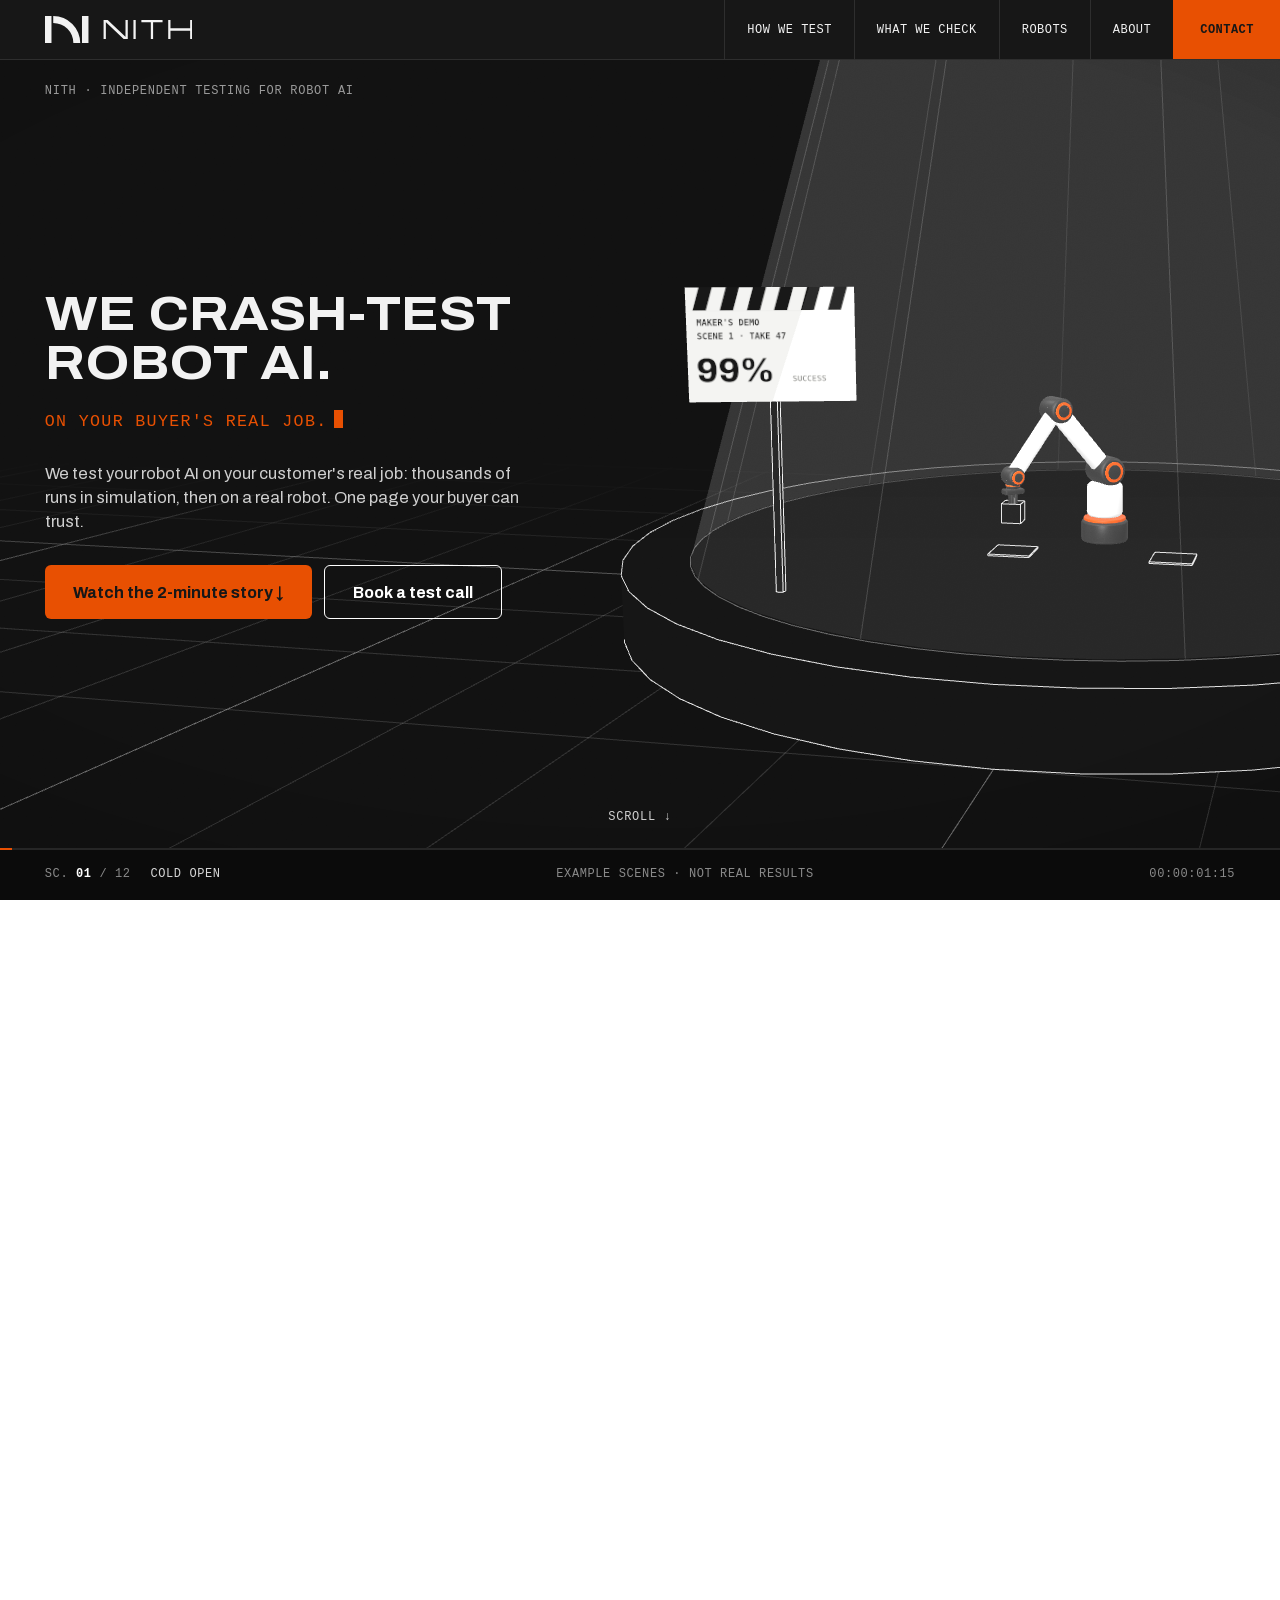
==== docs/index.html @ 602f89f8 "About 04: say every robot AI gets the same test Co-Authored-By: Claude Opus 5.5 <noreply@anthropic.c" ====
<!doctype html>
<html lang="en-GB">
<head>
  <meta charset="utf-8">
  <meta name="viewport" content="width=device-width, initial-scale=1">
  <title>NITH · Independent testing for robot AI</title>
  <meta name="description" content="NITH is an independent test lab for robot AI. We measure how often a robot succeeds at a real job, how often a person has to step in, and why it fails.">
  <meta name="theme-color" content="#171717">
  <link rel="icon" href="favicon.svg" type="image/svg+xml">
  <link rel="apple-touch-icon" href="apple-touch-icon.png">
  <link rel="preload" href="fonts/archivo-latin.woff2" as="font" type="font/woff2" crossorigin>
  <link rel="stylesheet" href="styles.css?v=19">
  <script type="importmap">{ "imports": { "three": "./vendor/three/three.module.js" } }</script>
  <link rel="modulepreload" href="vendor/three/three.core.js">
  <link rel="modulepreload" href="vendor/three/three.module.js">
  <link rel="modulepreload" href="js/story.js?v=36">
</head>
<body>
  <a class="skip" href="#how">Skip the story</a>

  <header class="nav is-dark" id="nav">
    <a class="nav-logo" href="#top" aria-label="NITH, back to the top">
      <!-- the horizontal logo: the arc N mark and the name at 70% of its height (brand/logo/NITH-logo-black.svg) -->
      <svg viewBox="0 0 546 100" aria-hidden="true"><rect width="24" height="100"/><rect x="137" width="24" height="100"/><path d="M30.5 0A100 100 0 0 1 130.5 100H105A74.5 74.5 0 0 0 30.5 25.5Z"/><path d="M217 15L225.4 15L225.4 85L217 85ZM298.2 15L306.6 15L306.6 85L298.2 85ZM217 15L232.282 15L306.6 85L291.318 85ZM327.6 15L336 15L336 85L327.6 85ZM357 15L435.4 15L435.4 23.4L357 23.4ZM392 15L400.4 15L400.4 85L392 85ZM456.4 15L464.8 15L464.8 85L456.4 85ZM537.6 15L546 15L546 85L537.6 85ZM456.4 45.8L546 45.8L546 54.2L456.4 54.2Z"/></svg>
    </a>
    <nav class="nav-links" aria-label="Main">
      <a href="#how">How we test</a>
      <a href="#criteria">What we check</a>
      <a href="#robots">Robots</a>
      <a href="#about">About</a>
      <a class="nav-cta" href="#contact">Contact</a>
    </nav>
  </header>

  <main id="top">
    <section class="story" id="story" aria-label="How NITH tests robot AI, in twelve shots">
      <div class="stage" id="stage">
        <div class="frame" id="frame">
          <canvas id="world" aria-hidden="true"></canvas>
          <div class="vignette" aria-hidden="true"></div>
          <div class="grain" aria-hidden="true"></div>
          <div class="flash" id="flash" aria-hidden="true"></div>

          <div class="marks" aria-hidden="true">
            <div class="mk3d" data-m="packing"><i>01</i><span>The shiny packet slipped</span></div>
            <div class="mk3d" data-m="humanoid"><i>02</i><span id="mk-stuck">Stuck · 00:00</span></div>
            <div class="mk3d" data-m="hand" data-side="left"><i>03</i><span>Asked for the screwdriver · picked the pliers</span></div>
            <div class="mk3d" data-m="rover"><i>04</i><span>Didn't see the glass door</span></div>
          </div>

          <div class="cold" id="cold">
            <p class="cold-1">We crash-test robot AI.</p>
            <p class="cold-2"><span id="type">On your buyer's real job.</span><i class="caret" aria-hidden="true"></i></p>
            <p class="cold-3">We test your robot AI on your customer's real job: thousands of runs in simulation, then on a real robot. One page your buyer can trust.</p>
            <div class="cold-cta"><a class="btn btn-orange" href="#play" data-play>Watch the 2-minute story ↓</a><a class="btn btn-outline" href="#contact">Book a test call</a></div>
          </div>
          <div class="kicker" id="kicker"><h1>NITH · Independent testing for robot AI</h1></div>

          <div class="tele" id="tele" aria-hidden="true">
            <span>Run <b id="t-run">0001</b></span>
            <span>Failures <b id="t-fail">00</b></span>
          </div>

          <div class="panel findings" id="findings">
            <div class="claim" id="claim">
              <div><span class="pill">Maker's claim</span><span class="mono dim">Their own demo set</span></div>
              <div class="big">99%</div>
              <p>Success in the maker's own demo set.</p>
              <span class="mono dim">No failure reasons · no method</span>
            </div>
            <div class="measured" id="measured">
              <div><span class="pill pill-orange">Measured by NITH</span><span class="mono dim">Your job · 1,000 runs</span></div>
              <div class="big" id="measured-n">94 / 100</div>
              <dl class="rows">
                <div><dt>Likely range</dt><dd>92–95 out of 100</dd></div>
                <div><dt>A person steps in</dt><dd class="o">4 times an hour</dd></div>
                <div><dt>Time per item</dt><dd>9 s · a person: 6 s</dd></div>
                <div><dt>In bright light</dt><dd class="o">71 out of 100</dd></div>
                <div><dt>Fails most on</dt><dd>Shiny packets</dd></div>
              </dl>
              <span class="mono dim">Example · not real results</span>
            </div>
          </div>

          <div class="panel score" id="score">
            <div class="sheet" id="sheet">
              <div class="sheet-head"><span>NITH · SCORECARD · <b id="ver">v1.0</b></span><span>EXAMPLE</span></div>
              <div class="sheet-title">Grocery-packing robot · 1,000 runs</div>
              <div class="sheet-big"><span id="score-n">94</span> / 100<small>packs right</small></div>
              <dl class="rows rows-light">
                <div><dt>Likely range</dt><dd id="r-range">92–95 out of 100</dd></div>
                <div><dt>A person steps in</dt><dd class="o" id="r-step">4 times an hour</dd></div>
                <div><dt>Time per item</dt><dd id="r-speed">9 s · a person: 6 s</dd></div>
                <div><dt>In bright light</dt><dd class="o" id="r-change">71 out of 100</dd></div>
                <div><dt>Fails most on</dt><dd>Shiny packets</dd></div>
                <div><dt>Near misses with people</dt><dd>0</dd></div>
              </dl>
              <div class="sheet-foot"><span class="badge" id="stamp">Retested</span><span class="mono dim">Method published</span></div>
            </div>
          </div>

          <div class="captions">
            <div class="cap" data-s="1"><span class="cap-k">01 · The maker's demo</span><p class="h">Every robot looks perfect in its demo.</p><p class="sub">Makers film their best take. This one took 47 tries.</p></div>
            <div class="cap cap-center" data-s="2"><p class="h">Lights on.</p></div>
            <div class="cap" data-s="2"><span class="cap-k">02 · The test lab</span><p class="h">Now the real test.</p><p class="sub">NITH is an independent test lab for robot AI, the software that decides how a robot moves. We test it on real jobs, not demos.</p></div>
            <div class="cap cap-bay" data-s="3"><span class="cap-k">Bay 01 · Robot arm · Grocery packing</span>
              <dl class="beats">
                <div><dt>The job</dt><dd>A robot arm packs groceries into a crate.</dd></div>
                <div><dt>What went wrong</dt><dd>A shiny wrapper fooled its camera. The packet slipped out of its grip.</dd></div>
                <div><dt>What we measure</dt><dd>How often it gets each item right, and which items it fails on most.</dd></div>
              </dl>
              <p class="h">On a real job, it slips.</p></div>
            <div class="cap cap-bay" data-s="4"><span class="cap-k">Bay 02 · Humanoid robot · Carrying parts</span>
              <dl class="beats">
                <div><dt>The job</dt><dd>A human-shaped robot carries boxes of parts across a factory.</dd></div>
                <div><dt>What went wrong</dt><dd>A box was out of place. It froze, unsure what to do next.</dd></div>
                <div><dt>What we measure</dt><dd>How often a person has to walk over and help. Here, 4 times an hour.</dd></div>
              </dl>
              <p class="h">Someone has to step in.</p></div>
            <div class="cap cap-bay" data-s="5"><span class="cap-k">Bay 03 · Robot hand · Picking a tool</span>
              <dl class="beats">
                <div><dt>The job</dt><dd>A robot hand is told, in plain words: "Pick up the screwdriver."</dd></div>
                <div><dt>What went wrong</dt><dd>It picked up the pliers. Robot AI often follows what it sees, not what it's told.</dd></div>
                <div><dt>What we measure</dt><dd>How often it does what it was asked, even when the scene changes.</dd></div>
              </dl>
              <p class="h">It didn't listen.</p></div>
            <div class="cap cap-bay" data-s="6"><span class="cap-k">Bay 04 · Delivery robot · Hospital corridor</span>
              <dl class="beats">
                <div><dt>The job</dt><dd>A delivery robot carries medicine down a hospital corridor.</dd></div>
                <div><dt>What went wrong</dt><dd>It didn't see a closed glass door, and drove straight into it.</dd></div>
                <div><dt>What we measure</dt><dd>Every bump, and every close call with people.</dd></div>
              </dl>
              <p class="h">It didn't see the glass.</p></div>
            <div class="cap" data-s="7"><span class="cap-k">Simulation</span><p class="h">The same job, thousands of times.</p><p class="sub">In a computer copy of the job, we change the light, the positions and the items. Then we repeat the key tests on a real robot.</p></div>
            <div class="cap" data-s="8"><span class="cap-k">The evidence</span><p class="h">Every failure has a clip.</p><p class="sub">Each mistake is recorded, so the maker can see exactly what went wrong.</p></div>
            <div class="cap cap-side" data-s="9"><span class="cap-k">The score</span><p class="h">Their claim, next to what we measured.</p><p class="sub">One page a buyer can trust.</p></div>
            <div class="cap cap-side" data-s="10"><span class="cap-k">Retest</span><p class="h">Fix it. Then retest.</p><p class="sub">When the maker updates its robot AI, we test again, so the maker and its buyers can see what changed.</p></div>
            <div class="cap cap-final" data-s="11">
              <p class="h">Got a sale waiting on proof?</p>
              <a class="btn btn-orange" href="#contact">Book a test call</a>
            </div>
          </div>
          <span class="cue" id="scroll-cue" aria-hidden="true">Scroll ↓</span>
        </div>

        <div class="filmbar" aria-hidden="true">
          <i class="bar"><span id="bar"></span></i>
          <span>SC. <b id="sc-n">01</b> / 12 <em id="sc-name">Cold open</em></span>
          <span class="hud-ex">Example scenes · not real results</span>
          <span id="tc">00:00:00:00</span>
        </div>
        <span class="slowmo-tag" aria-hidden="true"><i></i>Slow motion · 0.15×</span>
      </div>
    </section>

    <section class="sec" id="how">
      <div class="sec-top">
        <div><span class="label">[01] How we test</span><h2>From your job to a scorecard.</h2></div>
        <p class="lead">We test the robot AI on your real job: first thousands of times in simulation, then on a real robot. You get one page your buyers can trust, and the method behind it.</p>
      </div>
      <ol class="steps">
        <li><b>Define the job</b><span>You tell us the task, the items and what counts as success.</span><i>01</i></li>
        <li><b>Simulate</b><span>Thousands of runs, changing the light, the positions and the packaging.</span><i>02</i></li>
        <li><b>Test on a real robot</b><span>A smaller set of real trials on your robot, or a matching one.</span><i>03</i></li>
        <li><b>Scorecard</b><span>How often it succeeds, how fast, how often a person steps in, and why it fails.</span><i>04</i></li>
        <li class="last"><b>Fix it, then retest</b><span>Every update gets a fresh score, so your buyers can see what changed.</span><i>05</i></li>
      </ol>
    </section>

    <section class="sec" id="criteria">
      <div class="sec-top">
        <div><span class="label">[02] What we check</span><h2>Six things we measure on every robot.</h2></div>
        <p class="lead">Every test ends with the same six numbers, so a buyer can compare any robot AI fairly. Each one comes with the videos and the method behind it.</p>
      </div>
      <ol class="crit">
        <li><i>01</i><span class="crit-q">Does it do the job?</span><b>Success rate</b><p>Out of every 100 tries, how many it gets right. We give an honest range, because 1,000 tries tell you more than 10.</p><em>Example: 94 out of 100, likely 92–95</em></li>
        <li><i>02</i><span class="crit-q">Why does it fail?</span><b>Failure types</b><p>Every failure is sorted: it dropped something, picked the wrong thing, bumped into something or froze. Each one comes with a video clip.</p><em>Example: fails most on shiny packets</em></li>
        <li><i>03</i><span class="crit-q">How often does a person have to help?</span><b>Step-ins per hour</b><p>Every time someone walks over to help, or takes control from a distance, we count it.</p><em>Example: 4 times an hour</em></li>
        <li><i>04</i><span class="crit-q">Is it fast enough?</span><b>Speed</b><p>The time each task takes, next to a person doing the same job.</p><em>Example: 9 seconds per item; a person takes 6</em></li>
        <li><i>05</i><span class="crit-q">Does it cope with change?</span><b>Robustness</b><p>We change the light, the positions, the items and the wording of the instruction, and measure how much the score drops.</p><em>Example: in bright light, 94 drops to 71</em></li>
        <li><i>06</i><span class="crit-q">Is it safe around people?</span><b>Near misses and bumps</b><p>How close it comes to people, and everything it bumps into. We report what happened. We don't certify.</p><em>Example: 0 near misses, 2 bumps</em></li>
      </ol>
      <div class="also"><span class="label">Also on request</span><span>Items damaged</span><span>Remote take-overs</span><span>Hours per battery charge</span><span>Results after every update</span></div>
      <div class="honest">
        <span class="label">How we keep the numbers honest</span>
        <ul>
          <li>Thousands of runs in simulation, then trials on a real robot</li>
          <li>The same test for every robot AI</li>
          <li>An honest range, never one flattering number</li>
          <li>We publish the full method, so anyone can check it</li>
          <li>The maker can't edit the result</li>
        </ul>
      </div>
    </section>

    <section class="sec" id="robots">
      <div class="sec-top">
        <div><span class="label">[03] Any robot. Any robot AI.</span><h2>We test the AI, whatever the body.</h2></div>
        <p class="lead">We start with robot arms doing manual tasks: picking, packing and handling. That's what today's robot AIs are built for. Open robot AIs and rented ones are tested the same way.</p>
      </div>
      <div class="cards">
        <div class="card">
          <span class="tag first">First</span>
          <div class="bot3d" data-robot="arm"><img src="models/cards/arm.webp" alt="" width="574" height="478" loading="lazy"></div>
          <h3>Robot arms</h3><p>Picking, packing and sorting at a workstation.</p>
        </div>
        <div class="card">
          <span class="tag">Next</span>
          <div class="bot3d" data-robot="humanoid"><img src="models/cards/humanoid.webp" alt="" width="574" height="478" loading="lazy"></div>
          <h3>Humanoids</h3><p>Manual tasks in warehouses and shops.</p>
        </div>
        <div class="card">
          <span class="tag">Next</span>
          <div class="bot3d" data-robot="hand"><img src="models/cards/hand.webp" alt="" width="574" height="478" loading="lazy"></div>
          <h3>Robot hands</h3><p>Fine grasping of soft, shiny and fragile items.</p>
        </div>
        <div class="card">
          <span class="tag">Later</span>
          <div class="bot3d" data-robot="mobile"><img src="models/cards/mobile.webp" alt="" width="574" height="478" loading="lazy"></div>
          <h3>Mobile robots</h3><p>Robots that drive to the job, then pick.</p>
        </div>
      </div>
    </section>

    <section class="sec" id="rules">
      <div class="sec-top">
        <div><span class="label">[04] Our rules</span><h2>Independence is the product.</h2></div>
        <p class="lead">A test is only worth something if nobody can lean on the result. These rules don't bend for anyone, including paying customers.</p>
      </div>
      <div class="rules">
        <div><i>01</i><b>Scores never flatter.</b><span>We report what happened, even when the customer won't like it. Our fee is fixed and never depends on the score.</span></div>
        <div><i>02</i><b>We don't make robot AI.</b><span>We don't build it, sell it or favour any of it. A referee doesn't play in the match.</span></div>
        <div><i>03</i><b>Your data stays yours.</b><span>Your videos and logs stay private. We publish only the results you agree to.</span></div>
        <div><i>04</i><b>We publish the method.</b><span>Anyone can rerun our tests and check our numbers.</span></div>
      </div>
    </section>

    <section class="sec" id="about">
      <div class="about-band">
        <figure class="portrait"><img src="img/founder.webp" srcset="img/founder-640.webp 640w, img/founder.webp 1000w" sizes="(max-width: 900px) 92vw, 40vw" width="1000" height="1250" alt="Deepak Ananthapadman, founder of NITH" loading="lazy" decoding="async"></figure>
        <div class="band-text">
          <span class="label">[05] About</span>
          <p class="statement">We measure robot AI on the real job, and say plainly what we find.</p>
          <p>Robot makers now build on AI they rent or download, and their buyers are asked to trust a demo. NITH is an independent test lab in London. We test that AI on the buyer's real job, thousands of times in simulation and then on a real robot, and report what happened.</p>
          <span class="mono band-co">Founded by Deepak Ananthapadman · NITH AI LTD · Registered in England and Wales</span>
        </div>
      </div>
      <div class="trust">
        <span class="label">Why you can trust the results</span>
        <h3>Able to do the work, with nothing to gain from a flattering score.</h3>
        <div class="trust-grid">
          <div><i>01</i><b>We know what a real job demands.</b><span>Our founder has designed, engineered and delivered robot automation for manufacturers: assembly and packaging lines, a battery-pack line that combines three kinds of robot, and a cell that handles 50 kg bags every two minutes.</span></div>
          <div><i>02</i><b>We've built robot AI, and measured it.</b><span>For an MSc at Queen Mary University of London, our founder built a vision system that guides a robot's pick, measured at 49.2 ms per frame and within ±2 mm. Every robot AI we test is measured the same careful way.</span></div>
          <div><i>03</i><b>We test with the tools makers use.</b><span>NVIDIA Isaac Sim, ROS 2 and PyTorch for simulation and AI; ABB, Kawasaki, KUKA and FANUC robot controllers. We build every test with the same tools the makers use.</span></div>
          <div><i>04</i><b>No stake in any robot.</b><span>We don't build, sell or favour any robot or robot AI, and we test every one the same way.</span></div>
        </div>
      </div>
    </section>

    <section class="cta" id="contact">
      <span class="label">[06] Work with us</span>
      <h2>Got a sale waiting on proof?</h2>
      <p>We're looking for our first test partners: robot-AI makers who want independent proof for their buyers.</p>
      <div class="cta-buttons">
        <a class="btn btn-orange" href="mailto:dee@nith.ai?subject=Test%20call">Book a test call</a>
        <a class="btn btn-outline" href="mailto:dee@nith.ai">dee@nith.ai</a>
      </div>
    </section>
  </main>

  <footer class="footer">
    <div class="foot-grid">
      <div class="foot-logo">
        <svg viewBox="0 0 161 151.277" role="img" aria-label="NITH"><rect width="24" height="100"/><rect x="137" width="24" height="100"/><path d="M30.5 0A100 100 0 0 1 130.5 100H105A74.5 74.5 0 0 0 30.5 25.5Z"/><polygon points="30.5,130 33.053,130 33.053,151.277 30.5,151.277"/><polygon points="55.181,130 57.734,130 57.734,151.277 55.181,151.277"/><polygon points="30.5,130 35.145,130 57.734,151.277 53.089,151.277"/><polygon points="64.117,130 66.67,130 66.67,151.277 64.117,151.277"/><polygon points="73.053,130 96.883,130 96.883,132.553 73.053,132.553"/><polygon points="83.691,130 86.245,130 86.245,151.277 83.691,151.277"/><polygon points="103.266,130 105.819,130 105.819,151.277 103.266,151.277"/><polygon points="127.947,130 130.5,130 130.5,151.277 127.947,151.277"/><polygon points="103.266,139.362 130.5,139.362 130.5,141.915 103.266,141.915"/></svg>
      </div>
      <div>
        <h4>Company</h4>
        <a href="#how">How we test</a>
        <a href="#criteria">What we check</a>
        <a href="#robots">Robots</a>
        <a href="#rules">Our rules</a>
        <a href="#about">About</a>
      </div>
      <div>
        <h4>Contact</h4>
        <a href="mailto:dee@nith.ai">dee@nith.ai</a>
        <span>London, United Kingdom</span>
      </div>
      <div>
        <h4>Company details</h4>
        <p class="legal">NITH AI LTD · Registered in England and Wales, no. 16974948 · 71-75 Shelton Street, Covent Garden, London WC2H 9JQ</p>
        <a href="privacy.html">Privacy</a>
      </div>
    </div>
    <svg class="wordmark" id="wordmark" viewBox="-40 -20 1376 316" aria-hidden="true"></svg>
    <div class="foot-bottom"><span class="mono">© 2026 NITH AI LTD</span><span class="mono">Independent testing for robot AI</span></div>
  </footer>

  <script type="module" src="js/story.js?v=36"></script>
  <script type="module" src="js/cards3d.js?v=2"></script>
  <script src="main.js?v=2" defer></script>
</body>
</html>
---- docs/styles.css ----
@font-face {
  font-family: "Archivo";
  src: url("fonts/archivo-latin.woff2") format("woff2");
  font-weight: 100 900;
  font-stretch: 62% 125%;
  font-style: normal;
  font-display: swap;
}

:root {
  --k: #171717;
  --o: #E85002;
  --g1: #4D4D4D;
  --g2: #8F8F8F;
  --g3: #DEDEDE;
  --w: #FFFFFF;
  --line: #D9D9D9;
  --panel: #F2F2F2;
  --nav: 60px;
  --pad: clamp(20px, 3.5vw, 48px);
  --mono: ui-monospace, "SF Mono", SFMono-Regular, Menlo, Consolas, "Liberation Mono", monospace;
}

*, *::before, *::after { box-sizing: border-box; }
html { scroll-behavior: smooth; -webkit-text-size-adjust: 100%; }
body {
  margin: 0;
  background: var(--w);
  color: var(--k);
  font-family: "Archivo", system-ui, -apple-system, "Segoe UI", sans-serif;
  font-size: 17px;
  line-height: 1.5;
  -webkit-font-smoothing: antialiased;
}
a { color: inherit; }
a:focus-visible { outline: 2px solid var(--o); outline-offset: 3px; }
.mono { font-family: var(--mono); font-size: 12px; letter-spacing: .04em; text-transform: uppercase; }
.dim { color: var(--g2); }
.skip { position: absolute; left: -9999px; top: 8px; z-index: 200; background: var(--w); color: var(--k); padding: 10px 14px; font-weight: 700; }
.skip:focus { left: 8px; }

/* ---------- nav */
.nav {
  position: fixed; inset: 0 0 auto 0; height: var(--nav); z-index: 50;
  display: flex; align-items: stretch; justify-content: space-between;
  background: var(--w); color: var(--k); border-bottom: 1px solid var(--line);
  transition: background-color .35s, color .35s, border-color .35s;
}
.nav.is-dark { background: var(--k); color: #F2F2F2; border-color: #2E2E2E; }
.nav-logo { display: flex; align-items: center; padding: 0 var(--pad); }
.nav-logo svg { height: 27px; width: auto; fill: currentColor; }
.nav-links { display: flex; }
.nav-links a {
  display: flex; align-items: center; padding: 0 22px; border-left: 1px solid var(--line);
  font-family: var(--mono); font-size: 12px; letter-spacing: .04em; text-transform: uppercase; text-decoration: none;
  transition: border-color .35s;
}
.nav.is-dark .nav-links a { border-color: #2E2E2E; }
.nav-links a:hover { color: var(--o); }
.nav-links a.nav-cta, .nav.is-dark .nav-links a.nav-cta { background: var(--o); color: var(--k); border-color: var(--o); font-weight: 700; padding: 0 26px; }

/* ---------- story: a 3D test lab, filmed */
.story { position: relative; height: 2100vh; --bar: 52px; }
.stage { position: sticky; top: 0; height: 100vh; height: 100svh; overflow: hidden; background: #0B0B0B; }
.frame { position: absolute; left: 0; right: 0; top: var(--nav); bottom: var(--bar); overflow: hidden; background: #111111; color: #F2F2F2; }
#world { position: absolute; inset: 0; width: 100%; height: 100%; display: block; }
.vignette { position: absolute; inset: 0; pointer-events: none; background: radial-gradient(120% 95% at 50% 45%, transparent 55%, rgba(0, 0, 0, .32) 100%); }
/* slow motion: a deeper vignette and a badge above the film bar while the packet falls */
.vignette::after { content: ""; position: absolute; inset: 0; background: radial-gradient(110% 90% at 60% 50%, transparent 38%, rgba(0, 0, 0, .42) 100%); opacity: 0; transition: opacity .5s; }
.slowmo .vignette::after { opacity: 1; }
.slowmo-tag { position: absolute; right: var(--pad); bottom: calc(var(--bar) + 16px); z-index: 6; display: flex; align-items: center; gap: 8px; padding: 7px 11px; background: rgba(11, 11, 11, .86); color: #FFFFFF; font-family: var(--mono); font-size: 11px; font-weight: 700; letter-spacing: .06em; text-transform: uppercase; opacity: 0; transition: opacity .35s; pointer-events: none; }
.slowmo-tag i { width: 8px; height: 8px; border-radius: 50%; background: var(--o); animation: blink 1s steps(1) infinite; }
.slowmo .slowmo-tag { opacity: 1; }
.lit .vignette { background: radial-gradient(120% 95% at 50% 45%, transparent 62%, rgba(0, 0, 0, .1) 100%); }
.grain {
  position: absolute; inset: -60px; pointer-events: none; opacity: .1; mix-blend-mode: overlay;
  background-image: url("data:image/svg+xml,%3Csvg xmlns='http://www.w3.org/2000/svg' width='180' height='180'%3E%3Cfilter id='n'%3E%3CfeTurbulence type='fractalNoise' baseFrequency='.85' numOctaves='2' stitchTiles='stitch'/%3E%3CfeColorMatrix type='saturate' values='0'/%3E%3C/filter%3E%3Crect width='100%25' height='100%25' filter='url(%23n)'/%3E%3C/svg%3E");
  animation: grain .8s steps(5) infinite;
}
.lit .grain { opacity: .07; mix-blend-mode: multiply; }
@keyframes grain { 0% { transform: translate(0, 0); } 25% { transform: translate(-22px, 14px); } 50% { transform: translate(18px, -26px); } 75% { transform: translate(-12px, -8px); } 100% { transform: translate(0, 0); } }
.flash { position: absolute; inset: 0; background: #FFFFFF; opacity: 0; pointer-events: none; }

/* failure markers, pinned to the 3D scene */
.marks { position: absolute; inset: 0; pointer-events: none; }
/* each label is its own layer, slid by the graphics chip: repainted as it moved, it left 1 px slivers of its black
   and orange edges behind (Dee's 25 Oct recording) */
.mk3d { position: absolute; left: 0; top: 0; display: flex; align-items: center; gap: 8px; margin: -12px 0 0 -12px; opacity: 0; transition: opacity .3s; white-space: nowrap; will-change: transform, opacity; }
.mk3d.on { opacity: 1; }
.mk3d.flip { flex-direction: row-reverse; }
.mk3d i { width: 24px; height: 24px; display: grid; place-items: center; background: var(--o); color: var(--k); font: 700 11px var(--mono); font-style: normal; }
.mk3d span { background: var(--k); color: #FFFFFF; font: 700 11px var(--mono); letter-spacing: .05em; text-transform: uppercase; padding: 6px 9px; }

/* the cold open */
.cold { position: absolute; inset: 0; display: grid; place-content: center start; text-align: left; padding: 0 var(--pad); pointer-events: none; }
.cold > * { max-width: min(40rem, 42vw); }
.cold-1 { margin: 0; font-weight: 720; font-stretch: 112%; text-transform: uppercase; font-size: clamp(30px, 3.8vw, 58px); line-height: 1.02; color: #F2F2F2; }
.cold-2 { margin: 22px 0 0; min-height: 1.4em; font-family: var(--mono); font-size: clamp(13px, 1.3vw, 17px); letter-spacing: .08em; text-transform: uppercase; color: var(--o); }
/* the first screen says what NITH does and offers the next steps */
.cold-3 { margin: 26px 0 0; font-size: clamp(16px, 1.3vw, 20px); line-height: 1.45; color: #CFCFCF; max-width: 30em; }
.cold-cta { display: flex; flex-wrap: wrap; gap: 12px; margin-top: 32px; pointer-events: auto; }
.cold-cta .btn-outline { color: #FFFFFF; }
/* the answer and the buttons fade in on their own clock, so slow fonts or a slow phone never hold them back */
.cold-3, .cold-cta { animation: cold-in .7s 1.1s both; }
.cold-cta { animation-delay: 1.3s; }
@keyframes cold-in { from { opacity: 0; transform: translateY(8px); } }
/* on tall screens the words sit below the demo */
@media (max-aspect-ratio: 9/10) {
  .cold { place-content: end start; padding-bottom: 104px; }
  .cold > * { max-width: 34rem; }
}
.caret { display: inline-block; width: .6em; height: 1.05em; margin-left: 6px; vertical-align: -2px; background: var(--o); animation: blink 1s steps(1) infinite; }
@keyframes blink { 50% { opacity: 0; } }
.kicker { position: absolute; left: var(--pad); top: 22px; color: #9A9A9A; transition: opacity .3s; }
.kicker h1 { margin: 0; font-family: var(--mono); font-size: 12px; font-weight: 500; letter-spacing: .06em; text-transform: uppercase; }

/* run and failure counters */
.tele { position: absolute; right: var(--pad); top: 22px; display: flex; gap: 20px; font-family: var(--mono); font-size: 12px; letter-spacing: .05em; text-transform: uppercase; color: var(--g2); opacity: 0; transition: opacity .4s; }
.tele b { color: #FFFFFF; font-weight: 700; margin-left: 6px; }
.lit .tele b { color: var(--k); }
.tele span:last-child b { color: var(--o); }
.tele.big { flex-direction: column; align-items: flex-end; gap: 8px; }
.tele.big b { display: block; margin: 2px 0 0; font-family: "Archivo", sans-serif; font-weight: 720; font-stretch: 112%; font-size: clamp(30px, 3.4vw, 52px); line-height: 1; text-align: right; }

/* claim against measured, and the scorecard */
.panel { position: absolute; opacity: 0; visibility: hidden; z-index: 4; }
.findings { left: var(--pad); top: 24px; bottom: 250px; width: min(780px, 58vw); display: grid; grid-template-columns: 1fr 1.1fr; gap: 16px; }
.claim, .measured { padding: clamp(16px, 2vw, 28px); display: flex; flex-direction: column; min-height: 0; opacity: 0; }
.claim { background: rgba(244, 244, 242, .96); color: var(--k); border: 1px solid var(--line); }
.measured { background: var(--k); color: #FFFFFF; }
.pill { display: inline-block; font-family: var(--mono); font-size: 11px; font-weight: 700; letter-spacing: .05em; text-transform: uppercase; border: 1px solid currentColor; border-radius: 99px; padding: 6px 12px; margin: 0 12px 6px 0; }
.pill-orange { background: var(--o); border-color: var(--o); color: var(--k); }
.big { font-weight: 700; font-stretch: 112%; font-size: min(6.6vw, 12vh); line-height: .95; margin: auto 0 12px; padding-top: 12px; white-space: nowrap; }
.claim .big { color: #ABABAB; }
.claim p { margin: 0 0 10px; color: var(--g1); }
.rows { margin: 0 0 14px; }
.rows > div { display: flex; justify-content: space-between; gap: 12px; padding: 8px 0; border-bottom: 1px solid #3C3C3C; }
.rows dt { color: #D6D6D6; }
.rows dd { margin: 0; font-weight: 700; font-stretch: 105%; }
.rows .o { color: var(--o); }
.measured .rows > div { opacity: 0; }
.measured .mono.dim { color: #BDBDBD; }
.score { left: var(--pad); top: 24px; bottom: 230px; display: flex; align-items: center; }
.sheet { width: min(420px, 86vw); background: var(--w); color: var(--k); border: 1.5px solid var(--k); box-shadow: 12px 12px 0 rgba(0, 0, 0, .08); padding: 22px 24px 20px; }
.sheet.flip { animation: flip .45s ease; }
@keyframes flip { 0% { transform: rotateX(0); } 50% { transform: rotateX(80deg); } 100% { transform: rotateX(0); } }
.sheet-head { display: flex; justify-content: space-between; font-family: var(--mono); font-size: 11px; font-weight: 700; letter-spacing: .05em; }
.sheet-head b { color: var(--o); }
.sheet-head span:last-child { color: var(--g2); font-weight: 400; }
.sheet-title { margin-top: 16px; color: var(--g1); }
.sheet-big { font-weight: 700; font-stretch: 112%; font-size: clamp(44px, 5vw, 64px); line-height: 1; margin: 6px 0 14px; }
.sheet-big small { font-size: 15px; font-weight: 500; font-stretch: 100%; color: var(--g1); margin-left: 10px; }
.rows-light > div { border-color: var(--line); }
.rows-light dt { color: var(--g1); }
.sheet-foot { display: flex; align-items: center; gap: 12px; margin-top: 6px; }
.badge { font-family: var(--mono); font-size: 11px; font-weight: 700; letter-spacing: .05em; text-transform: uppercase; color: var(--o); border: 1.5px solid var(--o); border-radius: 99px; padding: 5px 12px; opacity: 0; transform: scale(1.4); transition: opacity .3s, transform .3s; }
.badge.on { opacity: 1; transform: none; }

/* captions */
.captions { position: absolute; inset: 0; pointer-events: none; z-index: 5; }
.cap { position: absolute; left: var(--pad); bottom: clamp(26px, 5vh, 56px); max-width: min(20ch, 90vw); color: #FFFFFF; opacity: 0; font-size: clamp(30px, 4vw, 64px); }
.lit .cap { color: var(--k); }
/* a tight halo in the background colour keeps the headline readable where it crosses a person or robot */
.cap p { margin: 0; font-weight: 720; font-stretch: 112%; font-size: 1em; line-height: 1; text-transform: uppercase; text-shadow: 0 0 2px rgba(17, 17, 17, .9), 0 0 7px rgba(17, 17, 17, .85), 0 0 28px rgba(17, 17, 17, .85); }
.lit .cap p { text-shadow: 0 0 2px rgba(236, 236, 233, .95), 0 0 7px rgba(236, 236, 233, .9), 0 0 28px rgba(236, 236, 233, .95); }
.cap-k { display: block; margin-bottom: 14px; font-family: var(--mono); font-size: 12px; font-weight: 700; letter-spacing: .06em; text-transform: uppercase; color: var(--o); }
.cap .w { display: inline-block; opacity: 0; transform: translateY(.25em); transition: opacity .35s, transform .35s; }
.cap .w.in { opacity: 1; transform: none; }
.cap-center, .lit .cap-center { left: 0; right: 0; bottom: auto; top: 26px; margin: 0 auto; width: max-content; max-width: none; background: var(--o); color: var(--k); border-radius: 99px; padding: 10px 22px; }
.cap-center, .lit .cap-center { font-size: clamp(15px, 1.4vw, 20px); }
.cap-center p, .lit .cap-center p { text-shadow: none; }
.cap-final, .lit .cap-final { max-width: min(14ch, 92vw); color: #FFFFFF; }
.cap-final p, .lit .cap-final p { margin: 0 0 24px; text-shadow: 0 0 28px rgba(17, 17, 17, .85); }
.cap .btn { pointer-events: none; }
.cap.live .btn { pointer-events: auto; }
.cue { position: absolute; left: 50%; bottom: 22px; transform: translateX(-50%); font-family: var(--mono); font-size: 12px; letter-spacing: .06em; text-transform: uppercase; color: #CFCFCF; opacity: 0; transition: opacity .4s; }
html:not(.typed) .cue { visibility: hidden; }

/* one plain sentence under each shot, and three beats for each problem scene */
.cap .sub { margin: 14px 0 0; max-width: 34em; font-size: clamp(15px, 1.15vw, 18px); font-weight: 450; font-stretch: 100%; line-height: 1.45; text-transform: none; color: #D6D6D6; opacity: 0; transition: opacity .5s; text-shadow: 0 0 18px rgba(17, 17, 17, .9); }
.lit .cap .sub { color: var(--g1); text-shadow: 0 0 18px rgba(236, 236, 233, .95); }
.cap.subin .sub { opacity: 1; }
.beats { margin: 0 0 18px; max-width: 30em; font-size: 16px; background: rgba(244, 244, 242, .86); padding: 2px 14px 4px; }
.beats > div { display: grid; grid-template-columns: 9.5em 1fr; gap: 12px; padding: 9px 0; border-top: 1px solid rgba(23, 23, 23, .12); opacity: 0; transform: translateY(6px); transition: opacity .4s, transform .4s; }
.beats > div:first-child { border-top: 0; }
.beats > div.in { opacity: 1; transform: none; }
.beats dt { font-family: var(--mono); font-size: 11px; font-weight: 700; letter-spacing: .06em; text-transform: uppercase; color: var(--o); padding-top: 3px; }
.beats dd { margin: 0; font-size: clamp(15px, 1.1vw, 17px); line-height: 1.4; color: var(--k); text-transform: none; font-weight: 450; font-stretch: 100%; }

/* the film bar: scene, disclaimer, running clock */
.filmbar { position: absolute; left: 0; right: 0; bottom: 0; height: var(--bar); z-index: 6; display: flex; align-items: center; justify-content: space-between; gap: 16px; padding: 0 var(--pad); background: #0B0B0B; color: #8A8A8A; font-family: var(--mono); font-size: 12px; letter-spacing: .05em; text-transform: uppercase; }
.filmbar b { color: #FFFFFF; font-weight: 700; }
.filmbar em { font-style: normal; color: #D6D6D6; margin-left: 12px; }
.filmbar .bar { position: absolute; left: 0; right: 0; top: 0; height: 2px; background: #262626; }
.filmbar .bar span { display: block; height: 100%; width: 0; background: var(--o); }

/* no 3D available: keep the opening line, skip to the sections */
.no-3d .story { height: auto; }
.no-3d .stage { position: relative; height: 72vh; }
.no-3d #world, .no-3d .panel, .no-3d .captions, .no-3d .marks, .no-3d .tele, .no-3d .filmbar, .no-3d .cue, .no-3d .flash { display: none; }
.no-3d .frame { bottom: 0; }

/* ---------- buttons */
.btn {
  display: inline-flex; align-items: center; justify-content: center; min-height: 54px; padding: 0 28px; border-radius: 6px;
  font-family: "Archivo", system-ui, sans-serif; font-weight: 700; font-size: 16px; font-stretch: 100%; letter-spacing: 0;
  line-height: 1.2; text-transform: none; text-decoration: none; white-space: nowrap;
}
.btn-orange { background: var(--o); color: var(--k); }
.btn-orange:hover { background: #EB6520; }
.btn-outline { border: 1px solid currentColor; }

/* ---------- sections */
.sec { max-width: 1440px; margin: 0 auto; padding: clamp(80px, 11vw, 150px) var(--pad); border-top: 1px solid var(--line); scroll-margin-top: var(--nav); }
.sec-top { display: grid; grid-template-columns: 1.15fr 1fr; gap: clamp(24px, 4vw, 64px); align-items: end; }
.sec-top > div:only-child { grid-column: 1 / -1; }
.label { font-family: var(--mono); font-size: 12px; letter-spacing: .05em; text-transform: uppercase; color: var(--g2); }
h2 { font-weight: 720; font-stretch: 112%; text-transform: uppercase; font-size: clamp(34px, 4.4vw, 66px); line-height: 1; margin: 14px 0 0; }
.lead { margin: 0; font-size: clamp(17px, 1.35vw, 20px); line-height: 1.55; color: var(--g1); max-width: 52ch; }

.steps { list-style: none; margin: 48px 0 0; padding: 0; display: grid; gap: 8px; }
.steps li { display: grid; grid-template-columns: minmax(200px, .8fr) 2fr auto; gap: 20px; align-items: center; background: var(--panel); padding: 18px 22px; }
.steps b { font-weight: 740; font-stretch: 112%; text-transform: uppercase; font-size: clamp(16px, 1.4vw, 20px); }
.steps span { color: var(--g1); }
.steps i { font-family: var(--mono); font-style: normal; font-size: 12px; font-weight: 700; }
.steps i::before { content: ""; display: inline-block; width: 8px; height: 8px; background: var(--o); margin-right: 10px; vertical-align: 1px; }
.steps li.last { background: var(--k); color: #FFF; }
.steps li.last span { color: #D6D6D6; }

.cards { display: grid; grid-template-columns: repeat(4, 1fr); margin-top: 48px; border-top: 1px solid var(--line); border-left: 1px solid var(--line); }
.card { border-right: 1px solid var(--line); border-bottom: 1px solid var(--line); padding: 24px 24px 30px; min-height: 300px; display: flex; flex-direction: column; }
.card .tag { font-family: var(--mono); font-size: 11px; letter-spacing: .05em; text-transform: uppercase; color: var(--g2); }
.card .tag.first { color: var(--k); font-weight: 700; }
.card .tag.first::before { content: ""; display: inline-block; width: 8px; height: 8px; background: var(--o); margin-right: 8px; }
/* each card's robot stands on its own stage; the still picture shows until the live 3D robot is ready */
.card .bot3d { position: relative; width: 100%; aspect-ratio: 6 / 5; margin: 18px 0 auto; background: #F1F1EF; border-radius: 14px; overflow: hidden; }
.card .bot3d img, .card .bot3d canvas { position: absolute; inset: 0; width: 100%; height: 100%; display: block; transition: opacity .5s; }
.card .bot3d img { object-fit: cover; }
.card .bot3d canvas { opacity: 0; }
.card .bot3d.live canvas { opacity: 1; }
.card .bot3d.live img { opacity: 0; }
.card h3 { margin: 28px 0 6px; font-weight: 720; font-stretch: 108%; font-size: 21px; }
.card p { margin: 0; color: var(--g1); line-height: 1.45; }

.rules { display: grid; grid-template-columns: 1fr 1fr; column-gap: clamp(24px, 4vw, 64px); margin-top: 40px; }
.rules > div { border-top: 1px solid var(--line); padding: 22px 0 30px; display: grid; grid-template-columns: 44px 1fr; row-gap: 6px; }
.rules i { grid-row: span 2; font-family: var(--mono); font-style: normal; font-size: 12px; color: var(--g2); padding-top: 6px; }
.rules b { font-weight: 720; font-stretch: 108%; font-size: clamp(20px, 1.7vw, 25px); line-height: 1.15; }
.rules span { color: var(--g1); }

/* About: a dark band (portrait + what NITH is), then the founder's background */
.about-band { display: grid; grid-template-columns: minmax(0, 1fr) minmax(0, 1.15fr); background: var(--k); color: #FFFFFF; min-height: clamp(520px, 50vw, 760px); }
.about-band .portrait { margin: 0; position: relative; overflow: hidden; }
.about-band .portrait img { position: absolute; inset: 0; width: 100%; height: 100%; object-fit: cover; display: block; }
.about-band .band-text { padding: clamp(32px, 5vw, 80px); display: flex; flex-direction: column; justify-content: center; gap: 22px; }
.about-band .label { color: var(--o); }
.about-band .statement { margin: 0; font-size: clamp(30px, 3.3vw, 52px); line-height: 1.06; font-weight: 720; font-stretch: 108%; letter-spacing: -.01em; max-width: 18ch; }
.about-band p:not(.statement) { margin: 0; color: #BDBDBD; max-width: 50ch; }
.about-band .band-co { color: #8A8A8A; padding-top: 20px; border-top: 1px solid #333333; max-width: 60ch; line-height: 1.7; }
.trust { margin-top: clamp(48px, 6vw, 96px); }
.trust h3 { margin: 12px 0 0; font-weight: 720; font-stretch: 108%; font-size: clamp(24px, 2.3vw, 36px); line-height: 1.12; max-width: 28ch; }
.trust-grid { display: grid; grid-template-columns: repeat(4, minmax(0, 1fr)); gap: clamp(20px, 2.6vw, 40px); margin-top: clamp(28px, 3.2vw, 48px); }
.trust-grid > div { display: grid; gap: 10px; align-content: start; border-top: 2px solid var(--k); padding-top: 18px; }
.trust-grid i { font-style: normal; font-family: var(--mono); font-size: 12px; letter-spacing: .05em; color: var(--o); }
.trust-grid b { font-weight: 720; font-stretch: 108%; font-size: clamp(18px, 1.45vw, 22px); line-height: 1.2; }
.trust-grid span { color: var(--g1); line-height: 1.5; }

.cta {
  background-color: var(--k);
  background-image: linear-gradient(#262626 1px, transparent 1px), linear-gradient(90deg, #262626 1px, transparent 1px);
  background-size: 40px 40px; color: #FFF; text-align: center; padding: clamp(90px, 12vw, 160px) var(--pad); scroll-margin-top: var(--nav);
}
.cta .label { color: #BDBDBD; }
.cta h2 { margin: 16px auto 18px; max-width: 14ch; }
.cta p { margin: 0 auto 34px; color: #D6D6D6; max-width: 46ch; font-size: clamp(17px, 1.35vw, 20px); }
.cta-buttons { display: flex; gap: 14px; justify-content: center; flex-wrap: wrap; }
.cta .btn-outline { color: #FFF; border-color: #CFCFCF; }

/* what we check */
.crit { list-style: none; margin: 48px 0 0; padding: 0; display: grid; grid-template-columns: repeat(3, 1fr); border-top: 1px solid var(--line); border-left: 1px solid var(--line); }
.crit li { border-right: 1px solid var(--line); border-bottom: 1px solid var(--line); padding: 26px 24px 26px; display: flex; flex-direction: column; gap: 10px; min-height: 290px; }
.crit i { font-family: var(--mono); font-style: normal; font-size: 12px; font-weight: 700; }
.crit i::before { content: ""; display: inline-block; width: 8px; height: 8px; background: var(--o); margin-right: 10px; vertical-align: 1px; }
.crit-q { margin-top: 8px; font-weight: 720; font-stretch: 112%; text-transform: uppercase; font-size: clamp(20px, 1.7vw, 25px); line-height: 1.1; }
.crit b { font-family: var(--mono); font-size: 12px; font-weight: 700; letter-spacing: .05em; text-transform: uppercase; color: var(--g2); }
.crit p { margin: 0; color: var(--g1); line-height: 1.5; }
.crit em { margin-top: auto; padding-top: 12px; border-top: 1px dashed var(--line); font-style: normal; font-family: var(--mono); font-size: 12px; letter-spacing: .03em; color: var(--k); }
.also { display: flex; flex-wrap: wrap; align-items: center; gap: 10px; margin-top: 28px; }
.also .label { margin-right: 6px; }
.also span:not(.label) { border: 1px solid var(--line); border-radius: 99px; padding: 7px 14px; font-size: 15px; }
.honest { margin-top: 28px; background: var(--k); color: #FFFFFF; padding: 26px 28px; }
.honest .label { color: var(--o); }
.honest ul { list-style: none; margin: 14px 0 0; padding: 0; display: grid; grid-template-columns: repeat(5, 1fr); gap: 18px; }
.honest li { border-top: 1px solid #3C3C3C; padding-top: 12px; color: #D6D6D6; line-height: 1.4; }

/* ---------- footer */
.footer { max-width: 1440px; margin: 0 auto; padding: 0 var(--pad); }
.foot-grid { display: grid; grid-template-columns: 1.1fr 1fr 1fr 1.5fr; border-bottom: 1px solid var(--line); }
.foot-grid > div { padding: 34px 24px 34px 0; }
.foot-logo svg { width: 84px; height: auto; fill: var(--k); }
.foot-grid h4 { margin: 0 0 14px; font-family: var(--mono); font-size: 12px; font-weight: 400; letter-spacing: .05em; text-transform: uppercase; color: var(--g2); }
.foot-grid a { display: block; text-decoration: none; margin: 0 0 8px; }
.foot-grid a:hover { color: var(--o); }
.legal { font-size: 13px; line-height: 1.55; color: var(--g1); margin: 0 0 14px; }
.wordmark { display: block; width: 100%; height: auto; margin: 48px 0 28px; }
.wordmark .wm { fill: none; stroke: var(--k); stroke-width: 1.2; stroke-dasharray: 1 1; stroke-dashoffset: 1; transition: stroke-dashoffset 2.6s cubic-bezier(.6, .05, .25, 1); }
.wordmark .wm-tick, .wordmark .wm-guide { fill: none; stroke: #B5B5B5; stroke-width: 1; opacity: 0; transition: opacity .8s 2s; }
.wordmark .wm-guide { stroke: var(--line); }
.wordmark.on .wm { stroke-dashoffset: 0; }
.wordmark.on .wm-tick, .wordmark.on .wm-guide { opacity: 1; }
.foot-bottom { display: flex; justify-content: space-between; gap: 16px; padding: 0 0 28px; color: var(--g2); }

/* ---------- privacy page */
.doc { max-width: 760px; margin: 0 auto; padding: calc(var(--nav) + 70px) var(--pad) 90px; }
.doc h1 { font-weight: 720; font-stretch: 112%; text-transform: uppercase; font-size: clamp(34px, 4.4vw, 56px); line-height: 1; margin: 14px 0 28px; }
.doc h2 { font-size: 20px; text-transform: none; font-stretch: 105%; margin: 34px 0 8px; }
.doc p, .doc li { color: var(--g1); }

/* ---------- smaller screens */
@media (max-width: 900px) {
  .nav-links a:not(.nav-cta) { display: none; }
  .sec-top { grid-template-columns: 1fr; }
  .trust-grid { grid-template-columns: 1fr 1fr; }
  .about-band { grid-template-columns: 1fr; }
  .about-band .portrait { aspect-ratio: 4 / 5; }
  .about-band .portrait img { position: static; }
  .cards, .foot-grid { grid-template-columns: 1fr 1fr; }
  .steps li { grid-template-columns: 1fr auto; }
  .steps li span { grid-column: 1 / -1; grid-row: 2; }
  .findings { right: var(--pad); width: auto; grid-template-columns: 1fr; gap: 10px; top: 16px; bottom: auto; }
  .big { font-size: min(13vw, 7vh); }
  .claim p, .claim > .mono.dim { display: none; }
  .score { right: var(--pad); justify-content: center; align-items: flex-start; top: 16px; }
  .crit, .honest ul { grid-template-columns: 1fr 1fr; }
}
@media (max-width: 560px) {
  .cards, .rules, .foot-grid, .trust-grid { grid-template-columns: 1fr; }
  .cap { font-size: clamp(26px, 8.2vw, 38px); }
  .cap-center, .lit .cap-center { font-size: 14px; }
  .hud-ex, .filmbar em, .kicker { display: none; }
  .cold > * { max-width: none; }
  .cold-1 { font-size: clamp(26px, 7.6vw, 36px); }
  .cold-3 { margin-top: 16px; font-size: 15px; }
  .cold-cta { flex-direction: column; margin-top: 20px; }
  .cold-cta .btn { min-height: 48px; }
  .tele { top: 14px; }
  .mk3d span { font-size: 10px; padding: 5px 7px; white-space: normal; max-width: 128px; }
  .crit, .honest ul { grid-template-columns: 1fr; }
  .crit li { min-height: 0; }
  .beats > div:not(.cur) { display: none; }
  .beats > div { grid-template-columns: 1fr; gap: 2px; border-top: 0; }
  .cap .sub { font-size: 14px; }
  .foot-bottom { flex-direction: column; }
}
@media (prefers-reduced-motion: reduce) {
  html { scroll-behavior: auto; }
  .cap .w, .badge, .mk3d, .wordmark .wm, .wordmark .wm-tick, .wordmark .wm-guide { transition: none; }
  .grain, .caret, .cold-3, .cold-cta { animation: none; }
}

/* testing only (index.html#static) */
.test-static .story { display: none; }
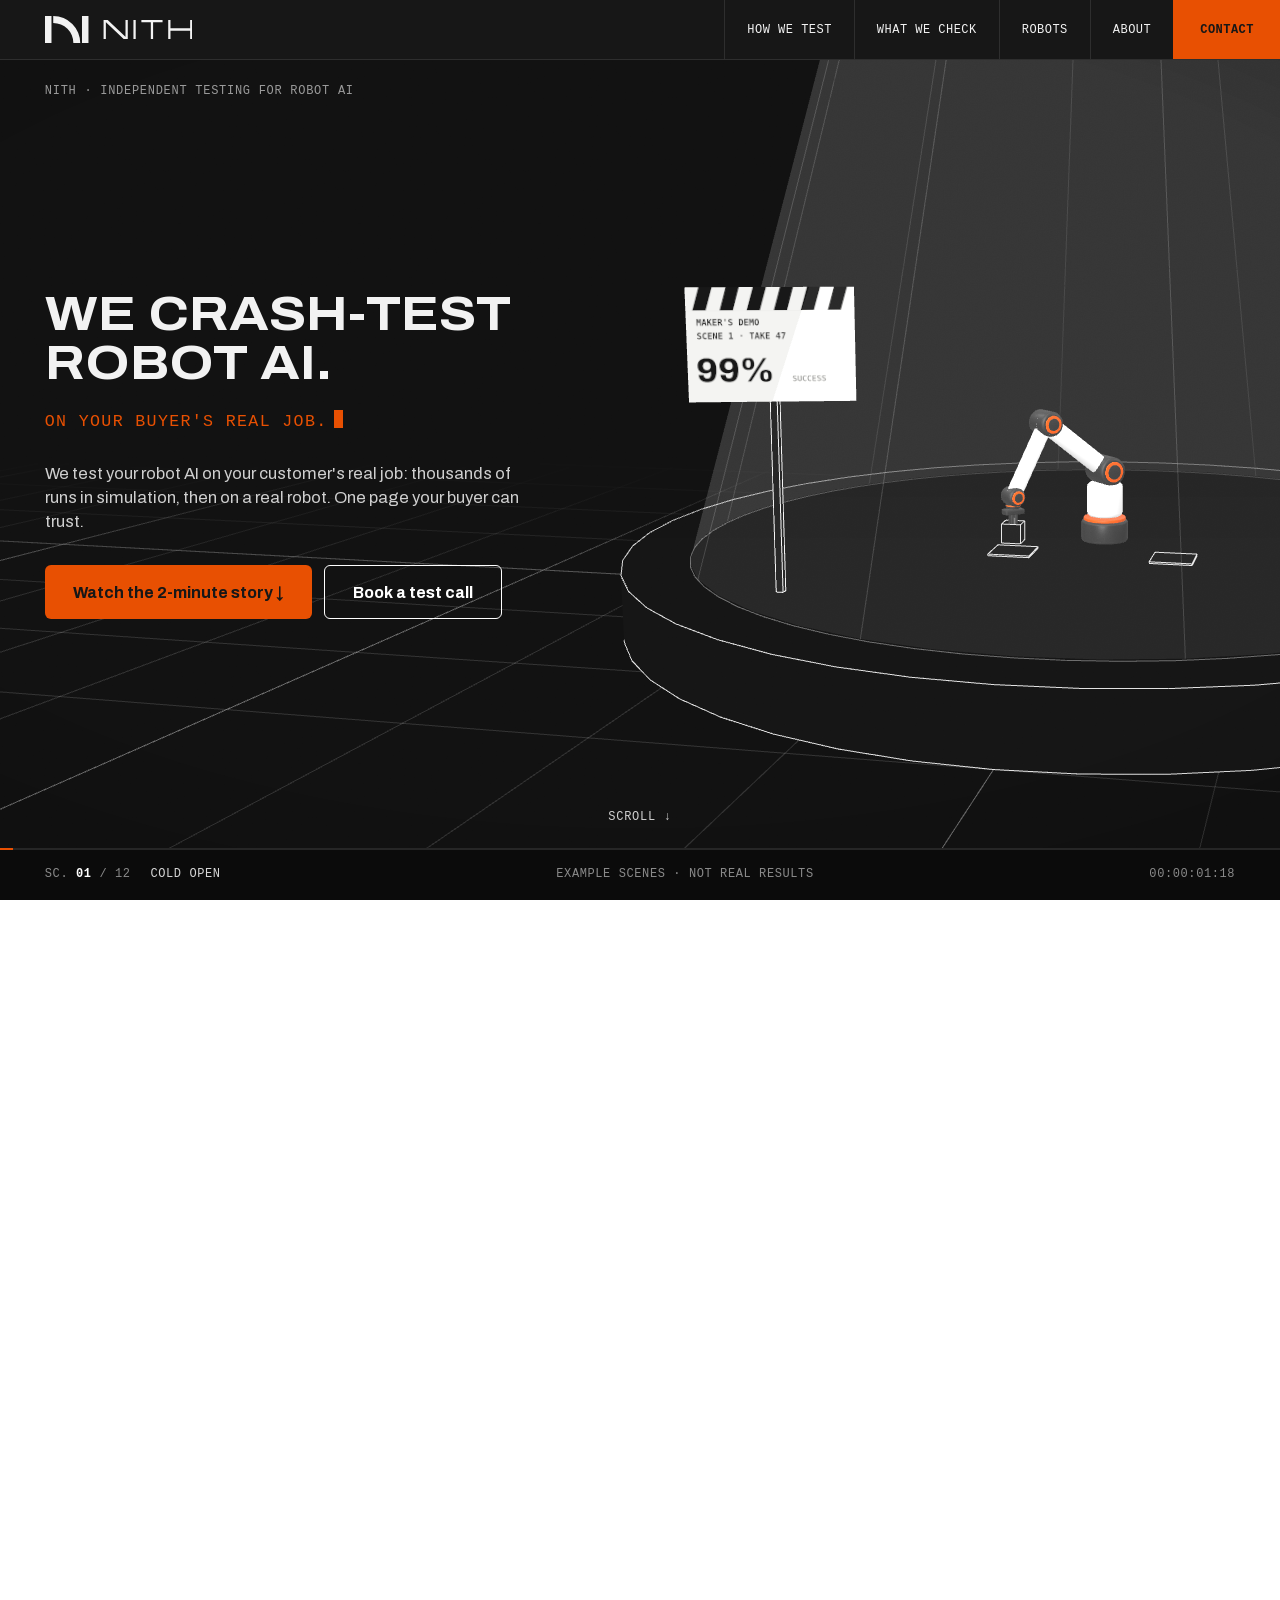
==== commit a63fc7b5: "New footer: black panel with status line, link columns and legal row Co-Authored-By: Claude Opus 5.5" ====
--- a/docs/index.html
+++ b/docs/index.html
@@ -9,7 +9,7 @@
   <link rel="icon" href="favicon.svg" type="image/svg+xml">
   <link rel="apple-touch-icon" href="apple-touch-icon.png">
   <link rel="preload" href="fonts/archivo-latin.woff2" as="font" type="font/woff2" crossorigin>
-  <link rel="stylesheet" href="styles.css?v=19">
+  <link rel="stylesheet" href="styles.css?v=20">
   <script type="importmap">{ "imports": { "three": "./vendor/three/three.module.js" } }</script>
   <link rel="modulepreload" href="vendor/three/three.core.js">
   <link rel="modulepreload" href="vendor/three/three.module.js">
@@ -269,35 +269,32 @@
   </main>
 
   <footer class="footer">
-    <div class="foot-grid">
-      <div class="foot-logo">
-        <svg viewBox="0 0 161 151.277" role="img" aria-label="NITH"><rect width="24" height="100"/><rect x="137" width="24" height="100"/><path d="M30.5 0A100 100 0 0 1 130.5 100H105A74.5 74.5 0 0 0 30.5 25.5Z"/><polygon points="30.5,130 33.053,130 33.053,151.277 30.5,151.277"/><polygon points="55.181,130 57.734,130 57.734,151.277 55.181,151.277"/><polygon points="30.5,130 35.145,130 57.734,151.277 53.089,151.277"/><polygon points="64.117,130 66.67,130 66.67,151.277 64.117,151.277"/><polygon points="73.053,130 96.883,130 96.883,132.553 73.053,132.553"/><polygon points="83.691,130 86.245,130 86.245,151.277 83.691,151.277"/><polygon points="103.266,130 105.819,130 105.819,151.277 103.266,151.277"/><polygon points="127.947,130 130.5,130 130.5,151.277 127.947,151.277"/><polygon points="103.266,139.362 130.5,139.362 130.5,141.915 103.266,141.915"/></svg>
-      </div>
-      <div>
-        <h4>Company</h4>
-        <a href="#how">How we test</a>
-        <a href="#criteria">What we check</a>
-        <a href="#robots">Robots</a>
-        <a href="#rules">Our rules</a>
-        <a href="#about">About</a>
-      </div>
-      <div>
-        <h4>Contact</h4>
-        <a href="mailto:dee@nith.ai">dee@nith.ai</a>
-        <span>London, United Kingdom</span>
-      </div>
-      <div>
-        <h4>Company details</h4>
-        <p class="legal">NITH AI LTD · Registered in England and Wales, no. 16974948 · 71-75 Shelton Street, Covent Garden, London WC2H 9JQ</p>
-        <a href="privacy.html">Privacy</a>
+    <div class="foot-card">
+      <div class="foot-top">
+        <div class="foot-brand">
+          <a class="foot-logo" href="#top" aria-label="NITH, back to the top"><svg viewBox="0 0 546 100" aria-hidden="true"><rect width="24" height="100"/><rect x="137" width="24" height="100"/><path d="M30.5 0A100 100 0 0 1 130.5 100H105A74.5 74.5 0 0 0 30.5 25.5Z"/><path d="M217 15L225.4 15L225.4 85L217 85ZM298.2 15L306.6 15L306.6 85L298.2 85ZM217 15L232.282 15L306.6 85L291.318 85ZM327.6 15L336 15L336 85L327.6 85ZM357 15L435.4 15L435.4 23.4L357 23.4ZM392 15L400.4 15L400.4 85L392 85ZM456.4 15L464.8 15L464.8 85L456.4 85ZM537.6 15L546 15L546 85L537.6 85ZM456.4 45.8L546 45.8L546 54.2L456.4 54.2Z"/></svg></a>
+          <p class="foot-status"><i></i>Taking first test partners</p>
+          <div class="foot-social">
+            <a href="https://www.linkedin.com/company/nith-ai/" target="_blank" rel="noopener" aria-label="NITH on LinkedIn"><svg viewBox="0 0 24 24" aria-hidden="true"><path d="M20.45 20.45h-3.56v-5.57c0-1.33-.03-3.04-1.85-3.04-1.85 0-2.14 1.45-2.14 2.94v5.67H9.35V9h3.41v1.56h.05c.48-.9 1.64-1.85 3.37-1.85 3.6 0 4.27 2.37 4.27 5.46v6.28zM5.34 7.43a2.06 2.06 0 1 1 0-4.13 2.06 2.06 0 0 1 0 4.13zM7.12 20.45H3.56V9h3.56v11.45zM22.22 0H1.77C.79 0 0 .77 0 1.73v20.54C0 23.23.79 24 1.77 24h20.45c.98 0 1.78-.77 1.78-1.73V1.73C24 .77 23.2 0 22.22 0z"/></svg></a>
+            <span class="sep" aria-hidden="true"></span>
+            <a href="mailto:dee@nith.ai" aria-label="Email NITH"><svg viewBox="0 0 24 24" aria-hidden="true" class="ln"><rect x="2.5" y="5" width="19" height="14" rx="2"/><path d="M3.5 6.5l8.5 6.6 8.5-6.6"/></svg></a>
+          </div>
+        </div>
+        <nav class="foot-cols" aria-label="Footer">
+          <div><h4>The test</h4><a href="#how">How we test</a><a href="#criteria">What we check</a><a href="#robots">Robots</a></div>
+          <div><h4>Company</h4><a href="#rules">Our rules</a><a href="#about">About</a><a href="#contact">Book a test call</a></div>
+          <div><h4>Contact</h4><a href="mailto:dee@nith.ai">dee@nith.ai</a><a href="https://www.linkedin.com/company/nith-ai/" target="_blank" rel="noopener">LinkedIn</a><span>London, United Kingdom</span></div>
+        </nav>
+      </div>
+      <div class="foot-bottom">
+        <p class="foot-legal"><a href="privacy.html">Privacy</a><span>NITH AI LTD · Registered in England and Wales, no. 16974948 · 71-75 Shelton Street, Covent Garden, London WC2H 9JQ</span></p>
+        <span class="foot-copy">© 2026 NITH AI LTD</span>
       </div>
     </div>
-    <svg class="wordmark" id="wordmark" viewBox="-40 -20 1376 316" aria-hidden="true"></svg>
-    <div class="foot-bottom"><span class="mono">© 2026 NITH AI LTD</span><span class="mono">Independent testing for robot AI</span></div>
   </footer>
 
   <script type="module" src="js/story.js?v=36"></script>
   <script type="module" src="js/cards3d.js?v=2"></script>
-  <script src="main.js?v=2" defer></script>
+  <script src="main.js?v=3" defer></script>
 </body>
 </html>
--- a/docs/styles.css
+++ b/docs/styles.css
@@ -294,21 +294,28 @@
 .honest li { border-top: 1px solid #3C3C3C; padding-top: 12px; color: #D6D6D6; line-height: 1.4; }
 
 /* ---------- footer */
-.footer { max-width: 1440px; margin: 0 auto; padding: 0 var(--pad); }
-.foot-grid { display: grid; grid-template-columns: 1.1fr 1fr 1fr 1.5fr; border-bottom: 1px solid var(--line); }
-.foot-grid > div { padding: 34px 24px 34px 0; }
-.foot-logo svg { width: 84px; height: auto; fill: var(--k); }
-.foot-grid h4 { margin: 0 0 14px; font-family: var(--mono); font-size: 12px; font-weight: 400; letter-spacing: .05em; text-transform: uppercase; color: var(--g2); }
-.foot-grid a { display: block; text-decoration: none; margin: 0 0 8px; }
-.foot-grid a:hover { color: var(--o); }
-.legal { font-size: 13px; line-height: 1.55; color: var(--g1); margin: 0 0 14px; }
-.wordmark { display: block; width: 100%; height: auto; margin: 48px 0 28px; }
-.wordmark .wm { fill: none; stroke: var(--k); stroke-width: 1.2; stroke-dasharray: 1 1; stroke-dashoffset: 1; transition: stroke-dashoffset 2.6s cubic-bezier(.6, .05, .25, 1); }
-.wordmark .wm-tick, .wordmark .wm-guide { fill: none; stroke: #B5B5B5; stroke-width: 1; opacity: 0; transition: opacity .8s 2s; }
-.wordmark .wm-guide { stroke: var(--line); }
-.wordmark.on .wm { stroke-dashoffset: 0; }
-.wordmark.on .wm-tick, .wordmark.on .wm-guide { opacity: 1; }
-.foot-bottom { display: flex; justify-content: space-between; gap: 16px; padding: 0 0 28px; color: var(--g2); }
+.footer { max-width: 1440px; margin: 0 auto; padding: 0 var(--pad) var(--pad); }
+.foot-card { background: #000; color: #EDEDED; border-radius: 16px; padding: clamp(36px, 4.6vw, 64px) clamp(24px, 3.6vw, 48px) 26px; }
+.foot-top { display: grid; grid-template-columns: 1.15fr 2fr; gap: 40px; padding-bottom: clamp(44px, 6vw, 88px); border-bottom: 1px solid #222; }
+.foot-logo { display: inline-flex; color: #fff; }
+.foot-logo svg { height: 24px; width: auto; fill: currentColor; }
+.foot-status { display: flex; align-items: center; gap: 9px; margin: 26px 0 0; font-family: var(--mono); font-size: 12px; letter-spacing: .05em; text-transform: uppercase; color: var(--g2); }
+.foot-status i { width: 8px; height: 8px; border-radius: 2px; background: var(--o); }
+.foot-social { display: flex; align-items: center; gap: 18px; margin-top: 24px; }
+.foot-social a { display: inline-flex; color: #fff; }
+.foot-social svg { width: 22px; height: 22px; fill: currentColor; }
+.foot-social svg.ln { fill: none; stroke: currentColor; stroke-width: 1.8; stroke-linejoin: round; }
+.foot-social .sep { width: 1px; height: 20px; background: #333; }
+.foot-cols { display: grid; grid-template-columns: repeat(3, 1fr); gap: 24px; }
+.foot-cols h4 { margin: 0 0 18px; font-family: var(--mono); font-size: 12px; font-weight: 400; letter-spacing: .05em; text-transform: uppercase; color: var(--g2); }
+.foot-cols a, .foot-cols span { display: block; margin: 0 0 12px; color: #EDEDED; text-decoration: none; font-size: 15px; }
+.foot-cols a:hover, .foot-legal a:hover, .foot-social a:hover { color: var(--o); }
+.foot-bottom { display: flex; justify-content: space-between; align-items: flex-start; gap: 24px; padding-top: 24px; font-size: 13px; line-height: 1.55; }
+.foot-legal { display: flex; flex-wrap: wrap; gap: 6px 24px; margin: 0; color: var(--g2); }
+.foot-legal a { color: #EDEDED; text-decoration: none; }
+.foot-copy { color: #6E6E6E; white-space: nowrap; }
+@media (max-width: 900px) { .foot-top { grid-template-columns: 1fr; } }
+@media (max-width: 560px) { .foot-cols { grid-template-columns: 1fr 1fr; } }
 
 /* ---------- privacy page */
 .doc { max-width: 760px; margin: 0 auto; padding: calc(var(--nav) + 70px) var(--pad) 90px; }
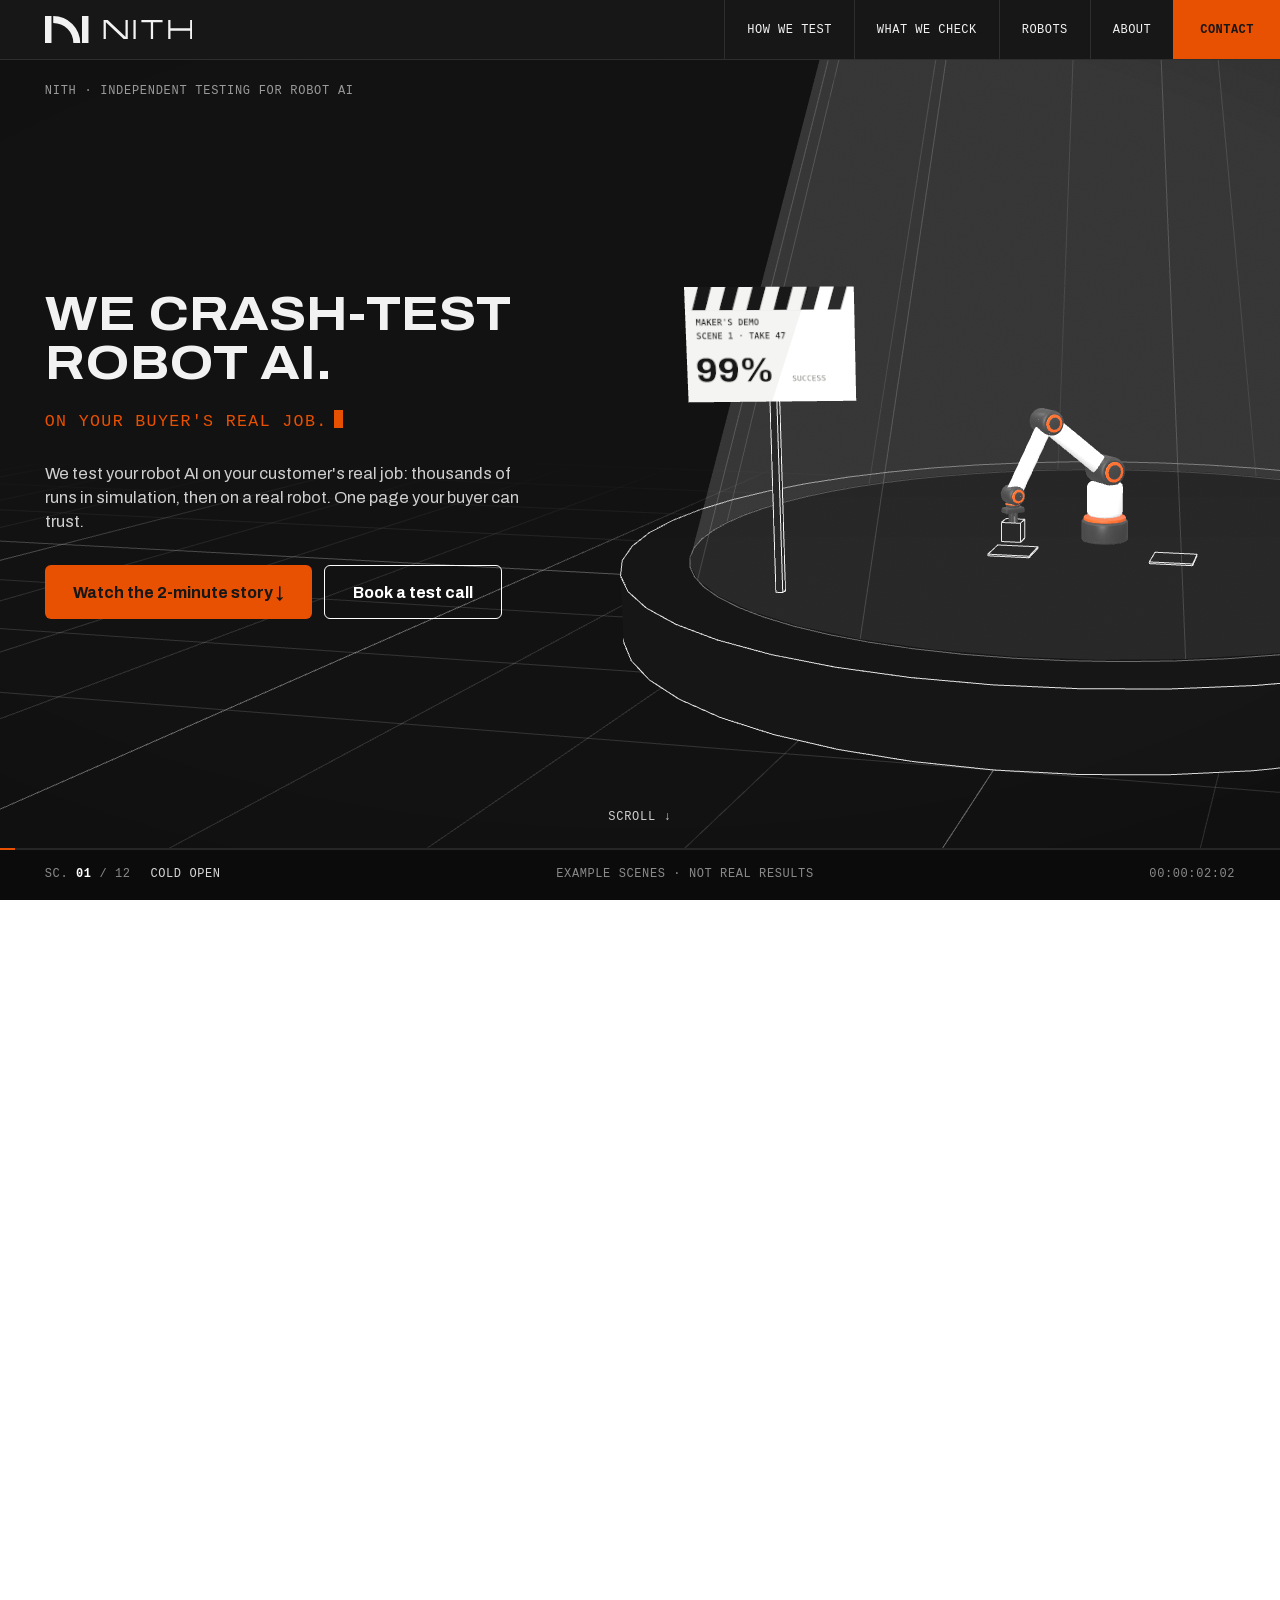
==== commit d0f93a0e: "Footer sits on the contact section's dark grid, edge to edge Co-Authored-By: Claude Opus 5.5 <norepl" ====
--- a/docs/index.html
+++ b/docs/index.html
@@ -9,7 +9,7 @@
   <link rel="icon" href="favicon.svg" type="image/svg+xml">
   <link rel="apple-touch-icon" href="apple-touch-icon.png">
   <link rel="preload" href="fonts/archivo-latin.woff2" as="font" type="font/woff2" crossorigin>
-  <link rel="stylesheet" href="styles.css?v=20">
+  <link rel="stylesheet" href="styles.css?v=21">
   <script type="importmap">{ "imports": { "three": "./vendor/three/three.module.js" } }</script>
   <link rel="modulepreload" href="vendor/three/three.core.js">
   <link rel="modulepreload" href="vendor/three/three.module.js">
--- a/docs/styles.css
+++ b/docs/styles.css
@@ -268,7 +268,7 @@
 .cta {
   background-color: var(--k);
   background-image: linear-gradient(#262626 1px, transparent 1px), linear-gradient(90deg, #262626 1px, transparent 1px);
-  background-size: 40px 40px; color: #FFF; text-align: center; padding: clamp(90px, 12vw, 160px) var(--pad); scroll-margin-top: var(--nav);
+  background-size: 40px 40px; background-position: center bottom; color: #FFF; text-align: center; padding: clamp(90px, 12vw, 160px) var(--pad); scroll-margin-top: var(--nav);
 }
 .cta .label { color: #BDBDBD; }
 .cta h2 { margin: 16px auto 18px; max-width: 14ch; }
@@ -294,8 +294,12 @@
 .honest li { border-top: 1px solid #3C3C3C; padding-top: 12px; color: #D6D6D6; line-height: 1.4; }
 
 /* ---------- footer */
-.footer { max-width: 1440px; margin: 0 auto; padding: 0 var(--pad) var(--pad); }
-.foot-card { background: #000; color: #EDEDED; border-radius: 16px; padding: clamp(36px, 4.6vw, 64px) clamp(24px, 3.6vw, 48px) 26px; }
+.footer {
+  background-color: var(--k);
+  background-image: linear-gradient(#262626 1px, transparent 1px), linear-gradient(90deg, #262626 1px, transparent 1px);
+  background-size: 40px 40px; background-position: center top; padding: 0 var(--pad) var(--pad);
+}
+.foot-card { max-width: calc(1440px - 2 * var(--pad)); margin: 0 auto; background: #000; color: #EDEDED; border-radius: 16px; padding: clamp(36px, 4.6vw, 64px) clamp(24px, 3.6vw, 48px) 26px; }
 .foot-top { display: grid; grid-template-columns: 1.15fr 2fr; gap: 40px; padding-bottom: clamp(44px, 6vw, 88px); border-bottom: 1px solid #222; }
 .foot-logo { display: inline-flex; color: #fff; }
 .foot-logo svg { height: 24px; width: auto; fill: currentColor; }
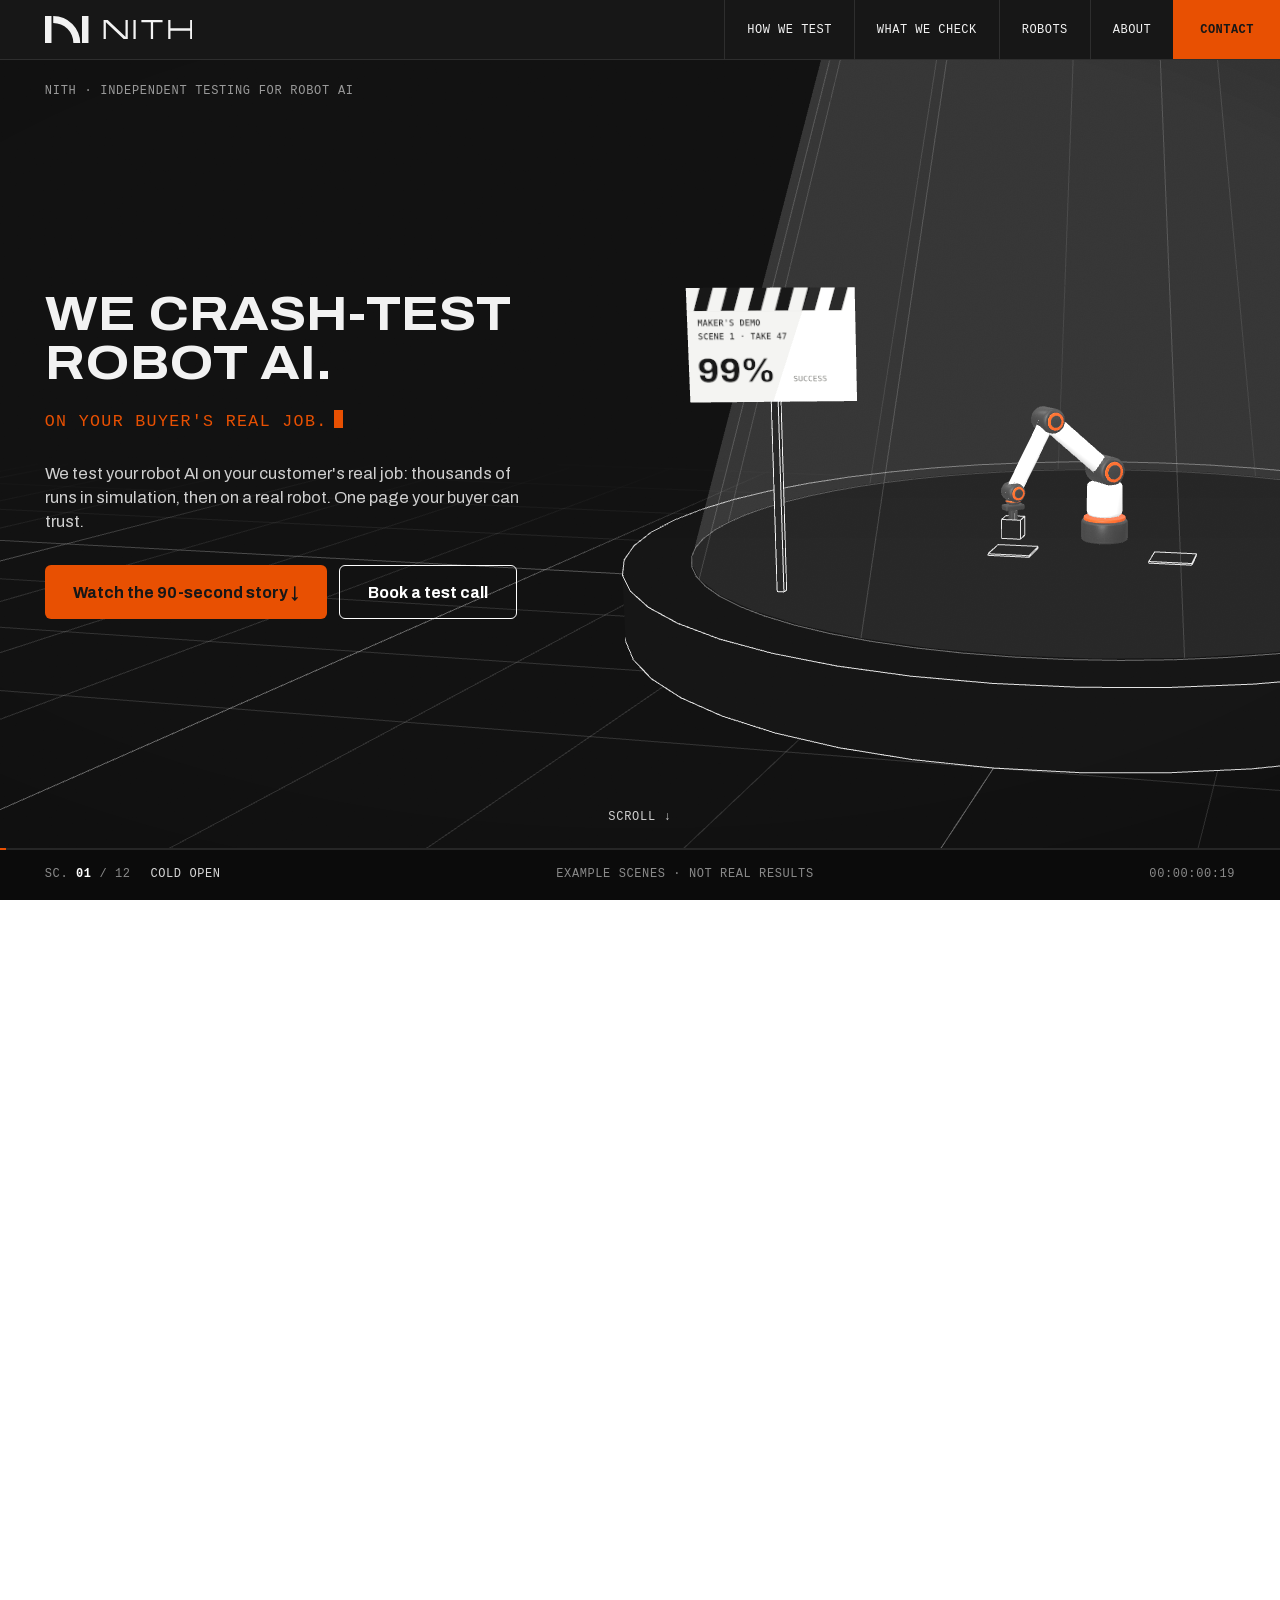
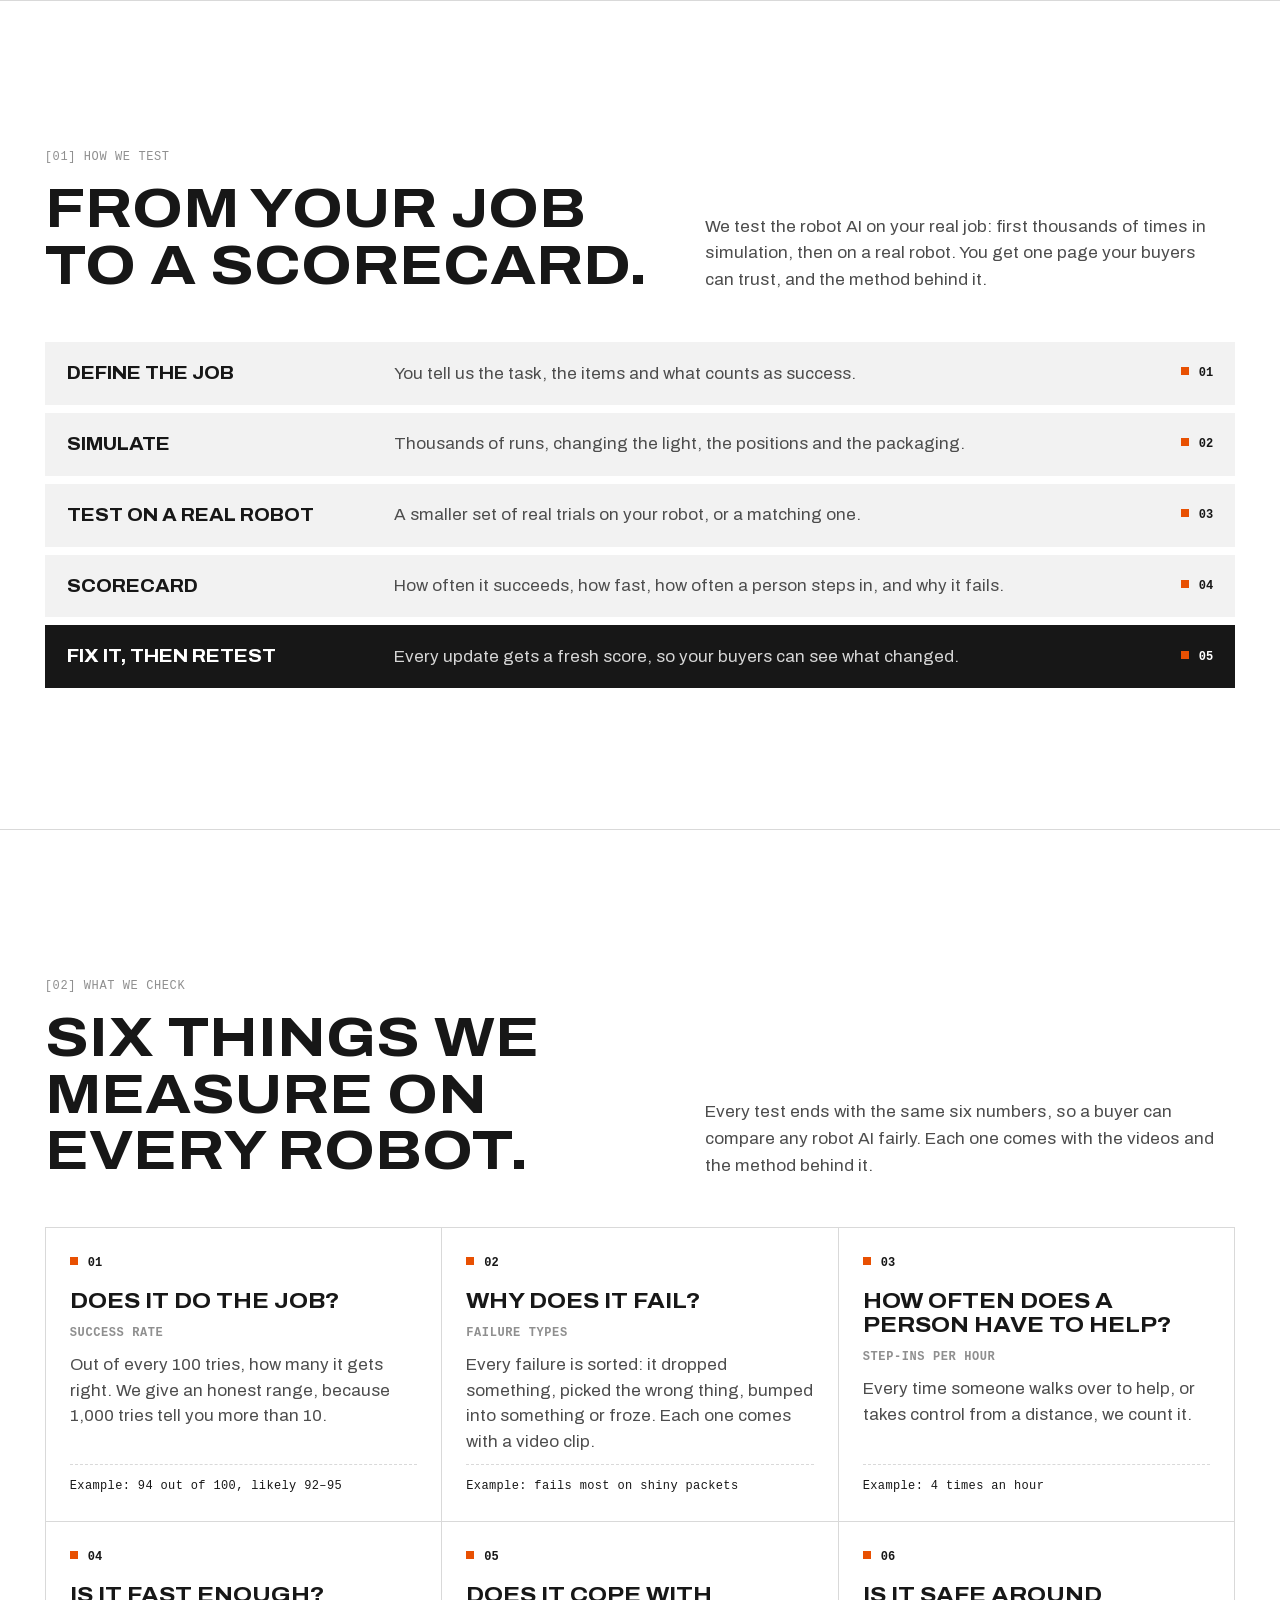
==== commit ddb1024e: "Shorten the film to about 90 seconds (scroll 15 screens) Co-Authored-By: Claude Opus 5.5 <noreply@an" ====
--- a/docs/index.html
+++ b/docs/index.html
@@ -9,11 +9,11 @@
   <link rel="icon" href="favicon.svg" type="image/svg+xml">
   <link rel="apple-touch-icon" href="apple-touch-icon.png">
   <link rel="preload" href="fonts/archivo-latin.woff2" as="font" type="font/woff2" crossorigin>
-  <link rel="stylesheet" href="styles.css?v=21">
+  <link rel="stylesheet" href="styles.css?v=22">
   <script type="importmap">{ "imports": { "three": "./vendor/three/three.module.js" } }</script>
   <link rel="modulepreload" href="vendor/three/three.core.js">
   <link rel="modulepreload" href="vendor/three/three.module.js">
-  <link rel="modulepreload" href="js/story.js?v=36">
+  <link rel="modulepreload" href="js/story.js?v=37">
 </head>
 <body>
   <a class="skip" href="#how">Skip the story</a>
@@ -52,7 +52,7 @@
             <p class="cold-1">We crash-test robot AI.</p>
             <p class="cold-2"><span id="type">On your buyer's real job.</span><i class="caret" aria-hidden="true"></i></p>
             <p class="cold-3">We test your robot AI on your customer's real job: thousands of runs in simulation, then on a real robot. One page your buyer can trust.</p>
-            <div class="cold-cta"><a class="btn btn-orange" href="#play" data-play>Watch the 2-minute story ↓</a><a class="btn btn-outline" href="#contact">Book a test call</a></div>
+            <div class="cold-cta"><a class="btn btn-orange" href="#play" data-play>Watch the 90-second story ↓</a><a class="btn btn-outline" href="#contact">Book a test call</a></div>
           </div>
           <div class="kicker" id="kicker"><h1>NITH · Independent testing for robot AI</h1></div>
 
@@ -293,7 +293,7 @@
     </div>
   </footer>
 
-  <script type="module" src="js/story.js?v=36"></script>
+  <script type="module" src="js/story.js?v=37"></script>
   <script type="module" src="js/cards3d.js?v=2"></script>
   <script src="main.js?v=3" defer></script>
 </body>
--- a/docs/styles.css
+++ b/docs/styles.css
@@ -60,7 +60,7 @@
 .nav-links a.nav-cta, .nav.is-dark .nav-links a.nav-cta { background: var(--o); color: var(--k); border-color: var(--o); font-weight: 700; padding: 0 26px; }
 
 /* ---------- story: a 3D test lab, filmed */
-.story { position: relative; height: 2100vh; --bar: 52px; }
+.story { position: relative; height: 1600vh; --bar: 52px; }
 .stage { position: sticky; top: 0; height: 100vh; height: 100svh; overflow: hidden; background: #0B0B0B; }
 .frame { position: absolute; left: 0; right: 0; top: var(--nav); bottom: var(--bar); overflow: hidden; background: #111111; color: #F2F2F2; }
 #world { position: absolute; inset: 0; width: 100%; height: 100%; display: block; }
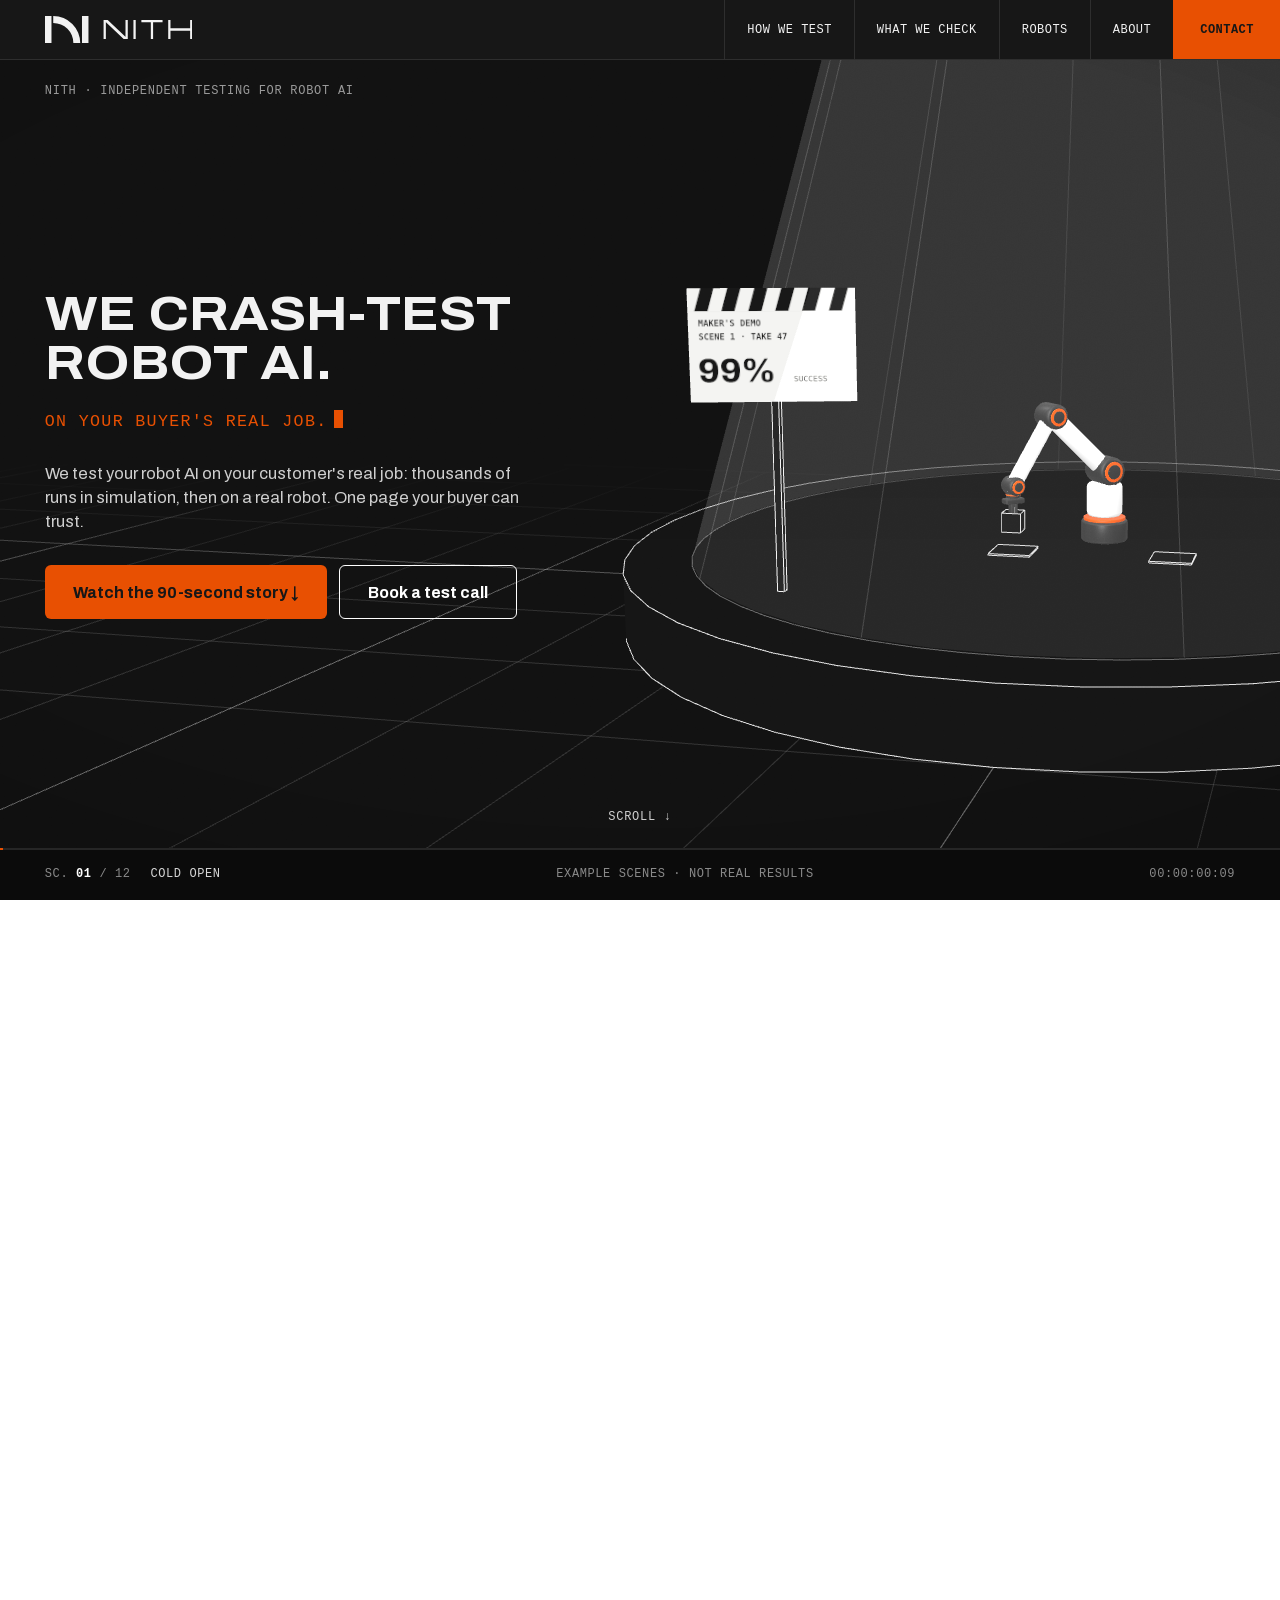
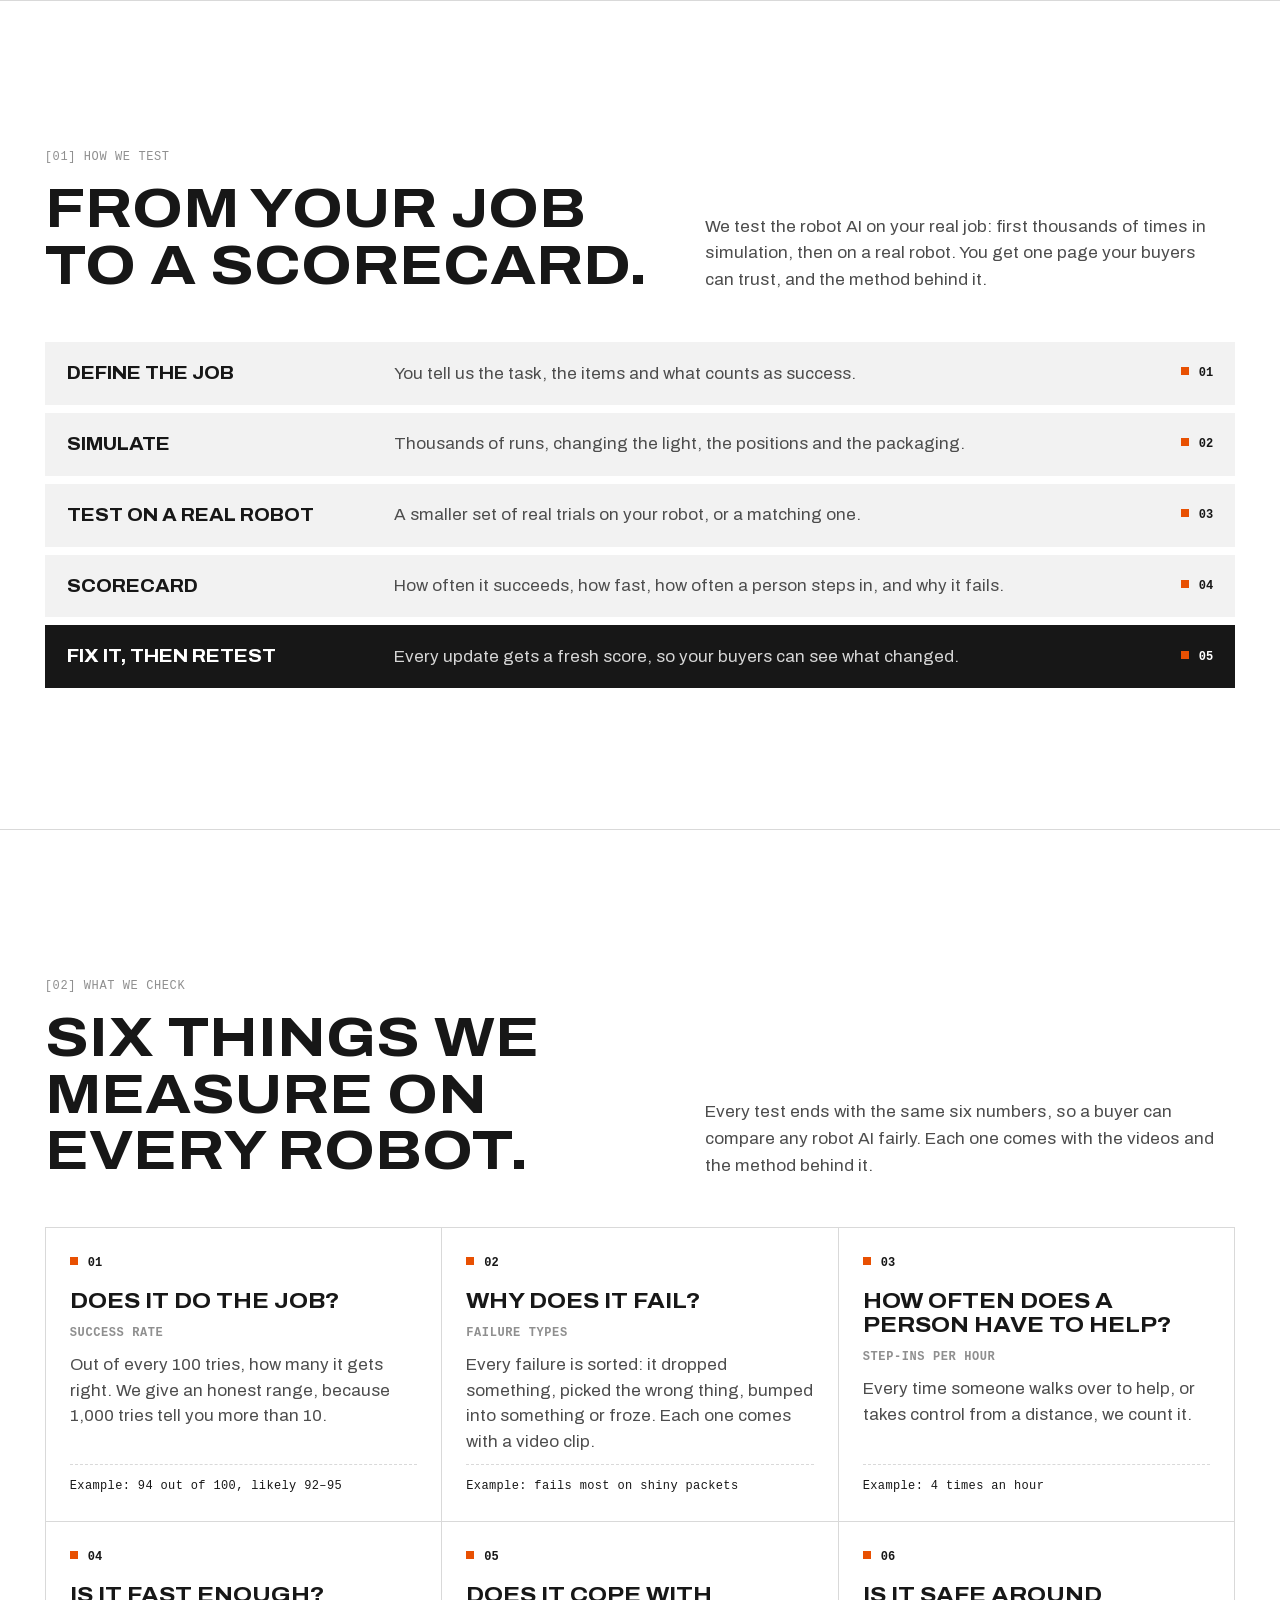
==== commit 74d56463: "Mention 'physical AI' in the page description and About Co-Authored-By: Claude Opus 5.5 <noreply@ant" ====
--- a/docs/index.html
+++ b/docs/index.html
@@ -4,7 +4,7 @@
   <meta charset="utf-8">
   <meta name="viewport" content="width=device-width, initial-scale=1">
   <title>NITH · Independent testing for robot AI</title>
-  <meta name="description" content="NITH is an independent test lab for robot AI. We measure how often a robot succeeds at a real job, how often a person has to step in, and why it fails.">
+  <meta name="description" content="NITH is an independent test lab for robot AI, also called physical AI. We measure how often a robot succeeds at a real job, how often a person has to step in, and why it fails.">
   <meta name="theme-color" content="#171717">
   <link rel="icon" href="favicon.svg" type="image/svg+xml">
   <link rel="apple-touch-icon" href="apple-touch-icon.png">
@@ -241,7 +241,7 @@
         <div class="band-text">
           <span class="label">[05] About</span>
           <p class="statement">We measure robot AI on the real job, and say plainly what we find.</p>
-          <p>Robot makers now build on AI they rent or download, and their buyers are asked to trust a demo. NITH is an independent test lab in London. We test that AI on the buyer's real job, thousands of times in simulation and then on a real robot, and report what happened.</p>
+          <p>Robot makers now build on AI they rent or download, and their buyers are asked to trust a demo. NITH is an independent test lab in London for robot AI, also called physical AI. We test that AI on the buyer's real job, thousands of times in simulation and then on a real robot, and report what happened.</p>
           <span class="mono band-co">Founded by Deepak Ananthapadman · NITH AI LTD · Registered in England and Wales</span>
         </div>
       </div>
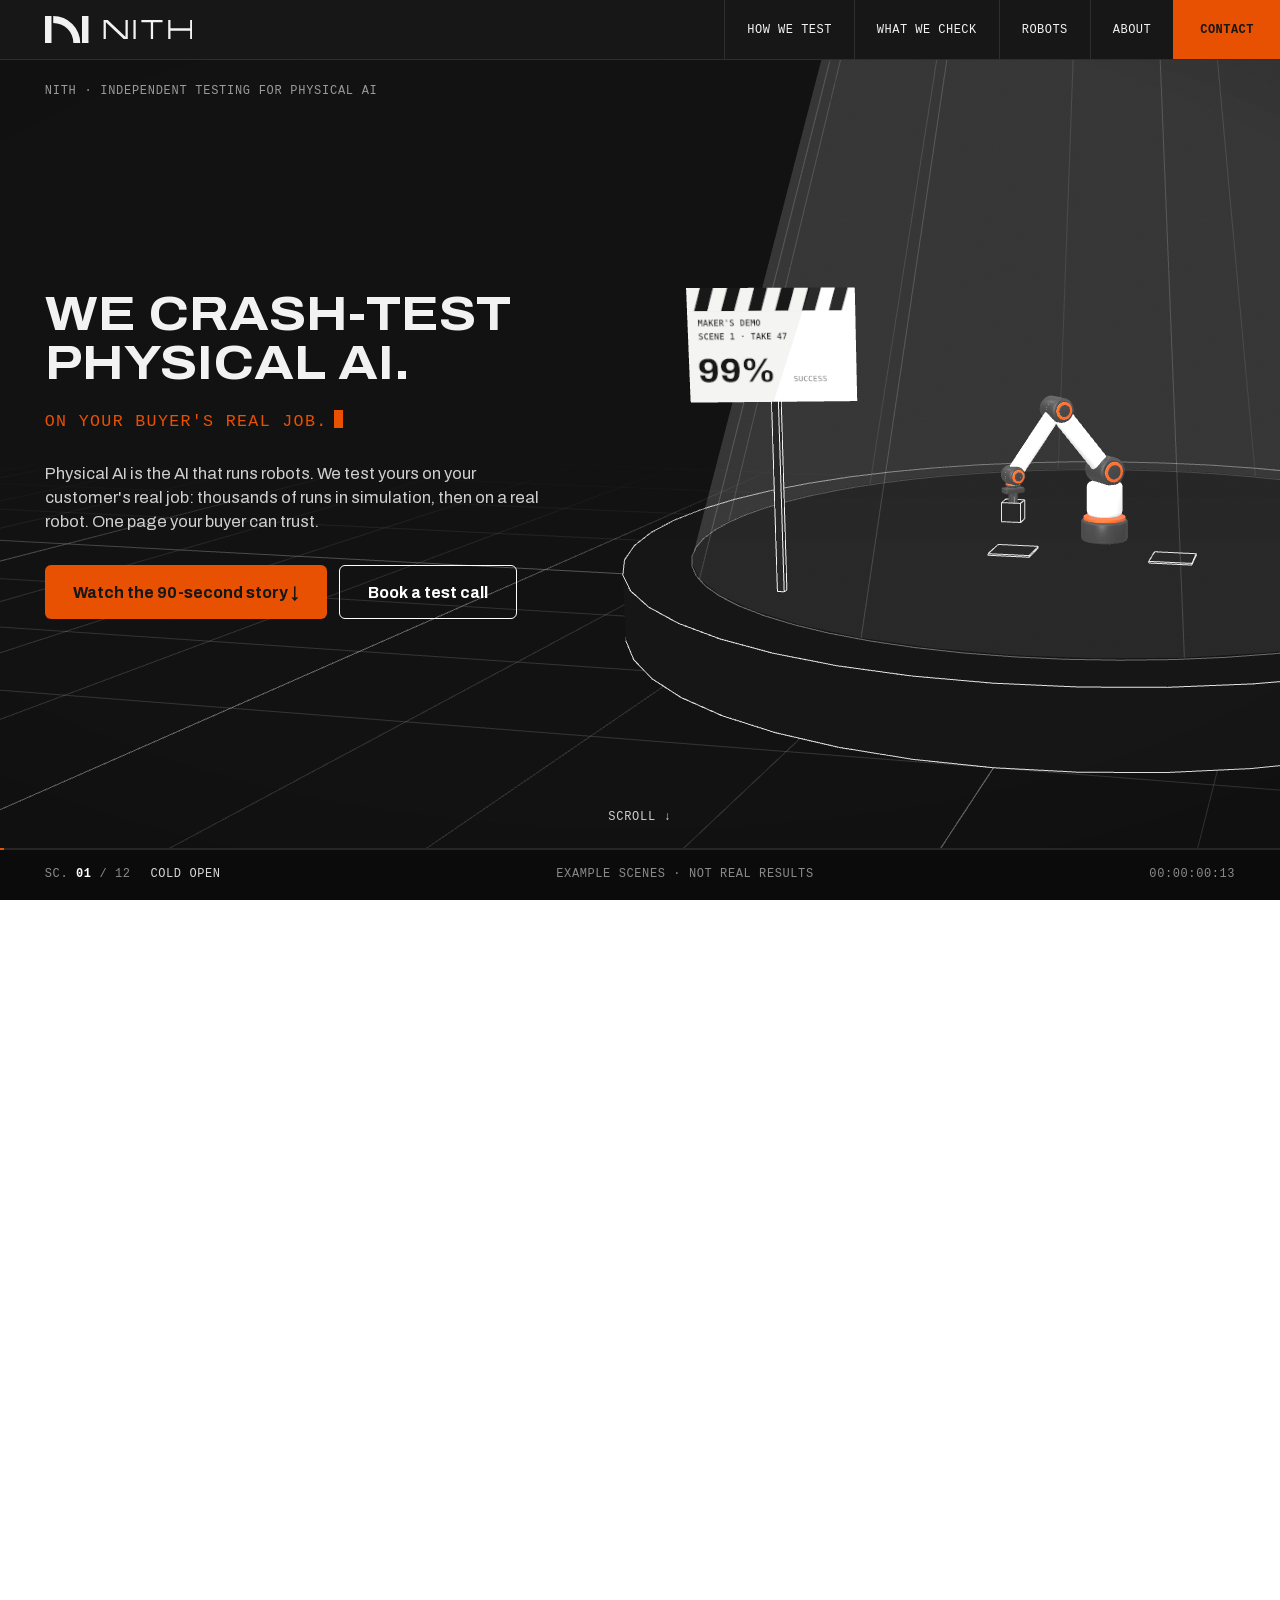
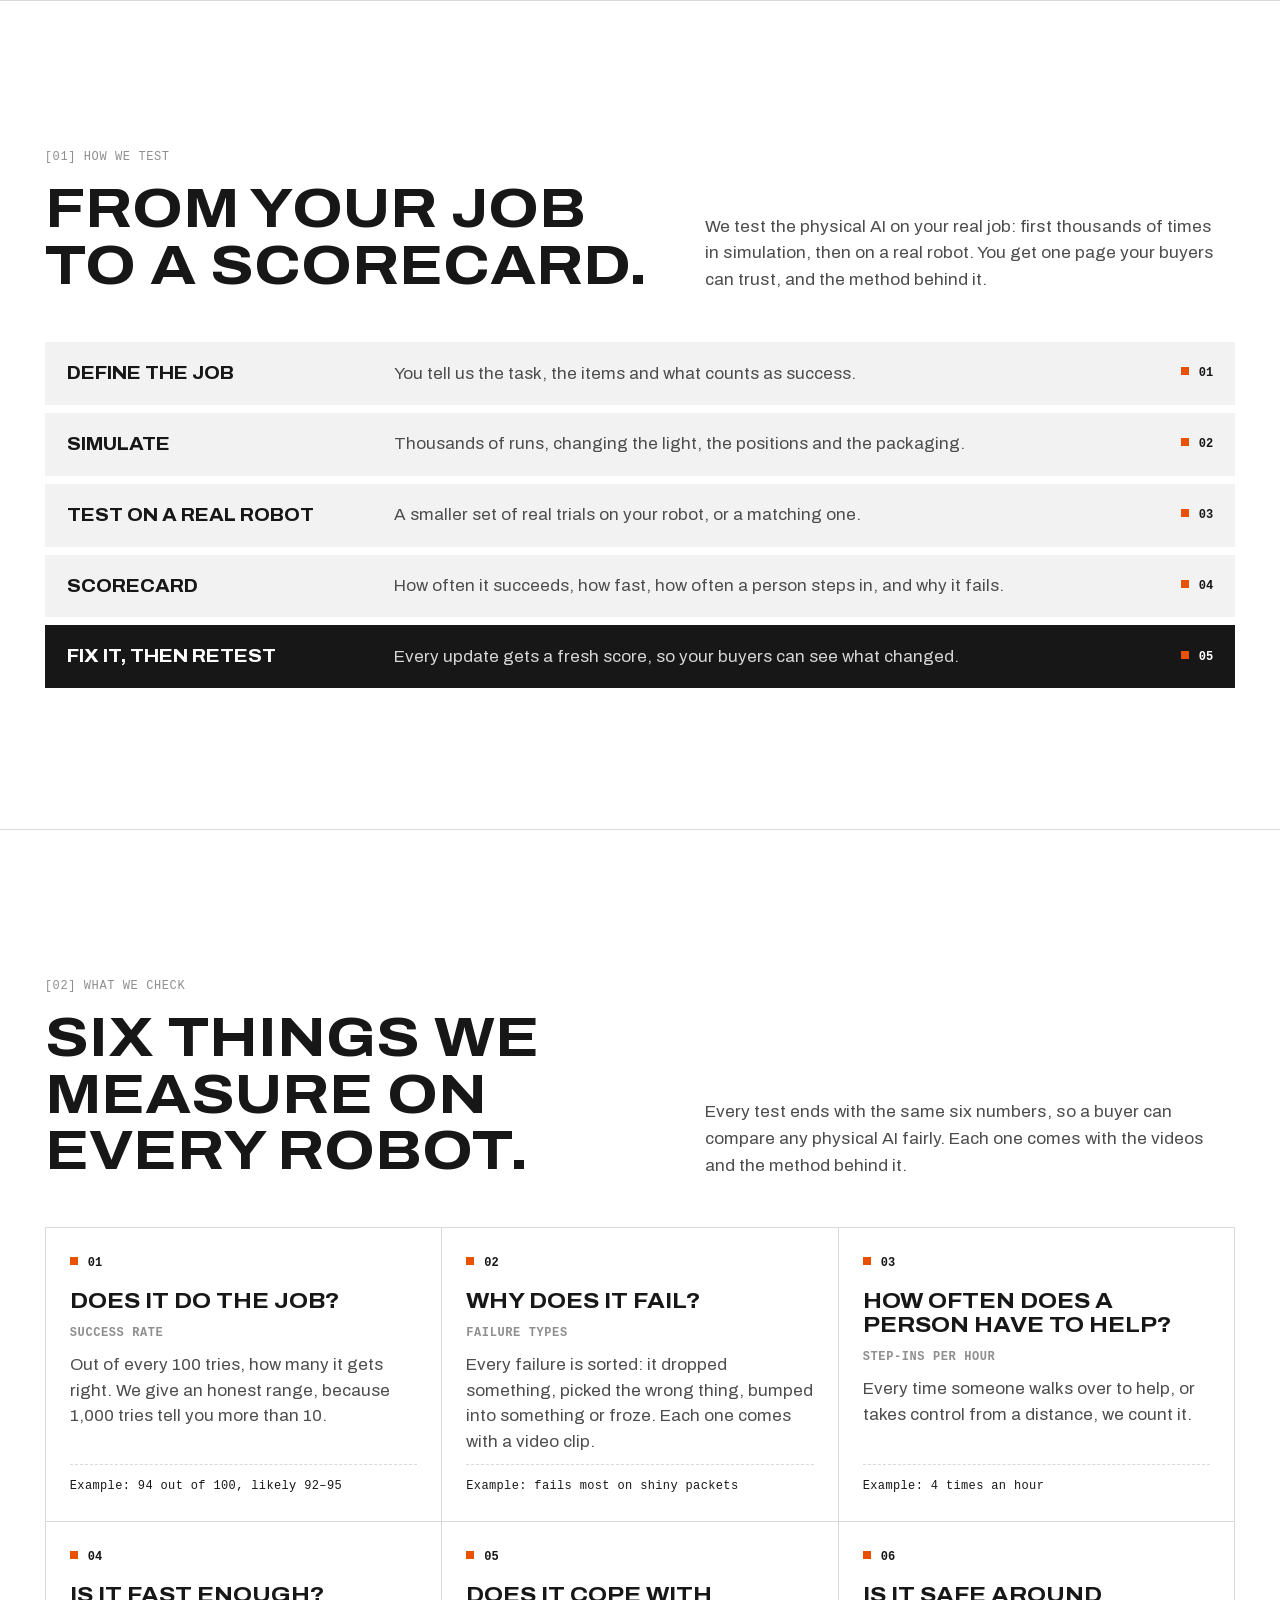
==== commit b9f011bb: "Say 'physical AI' (the AI that runs robots) instead of 'robot AI' Co-Authored-By: Claude Opus 5.5 <n" ====
--- a/docs/index.html
+++ b/docs/index.html
@@ -3,8 +3,8 @@
 <head>
   <meta charset="utf-8">
   <meta name="viewport" content="width=device-width, initial-scale=1">
-  <title>NITH · Independent testing for robot AI</title>
-  <meta name="description" content="NITH is an independent test lab for robot AI, also called physical AI. We measure how often a robot succeeds at a real job, how often a person has to step in, and why it fails.">
+  <title>NITH · Independent testing for physical AI</title>
+  <meta name="description" content="NITH is an independent test lab for physical AI, the AI that runs robots. We measure how often a robot succeeds at a real job, how often a person has to step in, and why it fails.">
   <meta name="theme-color" content="#171717">
   <link rel="icon" href="favicon.svg" type="image/svg+xml">
   <link rel="apple-touch-icon" href="apple-touch-icon.png">
@@ -33,7 +33,7 @@
   </header>
 
   <main id="top">
-    <section class="story" id="story" aria-label="How NITH tests robot AI, in twelve shots">
+    <section class="story" id="story" aria-label="How NITH tests physical AI, in twelve shots">
       <div class="stage" id="stage">
         <div class="frame" id="frame">
           <canvas id="world" aria-hidden="true"></canvas>
@@ -49,12 +49,12 @@
           </div>
 
           <div class="cold" id="cold">
-            <p class="cold-1">We crash-test robot AI.</p>
+            <p class="cold-1">We crash-test physical AI.</p>
             <p class="cold-2"><span id="type">On your buyer's real job.</span><i class="caret" aria-hidden="true"></i></p>
-            <p class="cold-3">We test your robot AI on your customer's real job: thousands of runs in simulation, then on a real robot. One page your buyer can trust.</p>
+            <p class="cold-3">Physical AI is the AI that runs robots. We test yours on your customer's real job: thousands of runs in simulation, then on a real robot. One page your buyer can trust.</p>
             <div class="cold-cta"><a class="btn btn-orange" href="#play" data-play>Watch the 90-second story ↓</a><a class="btn btn-outline" href="#contact">Book a test call</a></div>
           </div>
-          <div class="kicker" id="kicker"><h1>NITH · Independent testing for robot AI</h1></div>
+          <div class="kicker" id="kicker"><h1>NITH · Independent testing for physical AI</h1></div>
 
           <div class="tele" id="tele" aria-hidden="true">
             <span>Run <b id="t-run">0001</b></span>
@@ -102,7 +102,7 @@
           <div class="captions">
             <div class="cap" data-s="1"><span class="cap-k">01 · The maker's demo</span><p class="h">Every robot looks perfect in its demo.</p><p class="sub">Makers film their best take. This one took 47 tries.</p></div>
             <div class="cap cap-center" data-s="2"><p class="h">Lights on.</p></div>
-            <div class="cap" data-s="2"><span class="cap-k">02 · The test lab</span><p class="h">Now the real test.</p><p class="sub">NITH is an independent test lab for robot AI, the software that decides how a robot moves. We test it on real jobs, not demos.</p></div>
+            <div class="cap" data-s="2"><span class="cap-k">02 · The test lab</span><p class="h">Now the real test.</p><p class="sub">NITH is an independent test lab for physical AI, the software that decides how a robot moves. We test it on real jobs, not demos.</p></div>
             <div class="cap cap-bay" data-s="3"><span class="cap-k">Bay 01 · Robot arm · Grocery packing</span>
               <dl class="beats">
                 <div><dt>The job</dt><dd>A robot arm packs groceries into a crate.</dd></div>
@@ -120,7 +120,7 @@
             <div class="cap cap-bay" data-s="5"><span class="cap-k">Bay 03 · Robot hand · Picking a tool</span>
               <dl class="beats">
                 <div><dt>The job</dt><dd>A robot hand is told, in plain words: "Pick up the screwdriver."</dd></div>
-                <div><dt>What went wrong</dt><dd>It picked up the pliers. Robot AI often follows what it sees, not what it's told.</dd></div>
+                <div><dt>What went wrong</dt><dd>It picked up the pliers. Physical AI often follows what it sees, not what it's told.</dd></div>
                 <div><dt>What we measure</dt><dd>How often it does what it was asked, even when the scene changes.</dd></div>
               </dl>
               <p class="h">It didn't listen.</p></div>
@@ -134,7 +134,7 @@
             <div class="cap" data-s="7"><span class="cap-k">Simulation</span><p class="h">The same job, thousands of times.</p><p class="sub">In a computer copy of the job, we change the light, the positions and the items. Then we repeat the key tests on a real robot.</p></div>
             <div class="cap" data-s="8"><span class="cap-k">The evidence</span><p class="h">Every failure has a clip.</p><p class="sub">Each mistake is recorded, so the maker can see exactly what went wrong.</p></div>
             <div class="cap cap-side" data-s="9"><span class="cap-k">The score</span><p class="h">Their claim, next to what we measured.</p><p class="sub">One page a buyer can trust.</p></div>
-            <div class="cap cap-side" data-s="10"><span class="cap-k">Retest</span><p class="h">Fix it. Then retest.</p><p class="sub">When the maker updates its robot AI, we test again, so the maker and its buyers can see what changed.</p></div>
+            <div class="cap cap-side" data-s="10"><span class="cap-k">Retest</span><p class="h">Fix it. Then retest.</p><p class="sub">When the maker updates its physical AI, we test again, so the maker and its buyers can see what changed.</p></div>
             <div class="cap cap-final" data-s="11">
               <p class="h">Got a sale waiting on proof?</p>
               <a class="btn btn-orange" href="#contact">Book a test call</a>
@@ -156,7 +156,7 @@
     <section class="sec" id="how">
       <div class="sec-top">
         <div><span class="label">[01] How we test</span><h2>From your job to a scorecard.</h2></div>
-        <p class="lead">We test the robot AI on your real job: first thousands of times in simulation, then on a real robot. You get one page your buyers can trust, and the method behind it.</p>
+        <p class="lead">We test the physical AI on your real job: first thousands of times in simulation, then on a real robot. You get one page your buyers can trust, and the method behind it.</p>
       </div>
       <ol class="steps">
         <li><b>Define the job</b><span>You tell us the task, the items and what counts as success.</span><i>01</i></li>
@@ -170,7 +170,7 @@
     <section class="sec" id="criteria">
       <div class="sec-top">
         <div><span class="label">[02] What we check</span><h2>Six things we measure on every robot.</h2></div>
-        <p class="lead">Every test ends with the same six numbers, so a buyer can compare any robot AI fairly. Each one comes with the videos and the method behind it.</p>
+        <p class="lead">Every test ends with the same six numbers, so a buyer can compare any physical AI fairly. Each one comes with the videos and the method behind it.</p>
       </div>
       <ol class="crit">
         <li><i>01</i><span class="crit-q">Does it do the job?</span><b>Success rate</b><p>Out of every 100 tries, how many it gets right. We give an honest range, because 1,000 tries tell you more than 10.</p><em>Example: 94 out of 100, likely 92–95</em></li>
@@ -185,7 +185,7 @@
         <span class="label">How we keep the numbers honest</span>
         <ul>
           <li>Thousands of runs in simulation, then trials on a real robot</li>
-          <li>The same test for every robot AI</li>
+          <li>The same test for every maker</li>
           <li>An honest range, never one flattering number</li>
           <li>We publish the full method, so anyone can check it</li>
           <li>The maker can't edit the result</li>
@@ -195,8 +195,8 @@
 
     <section class="sec" id="robots">
       <div class="sec-top">
-        <div><span class="label">[03] Any robot. Any robot AI.</span><h2>We test the AI, whatever the body.</h2></div>
-        <p class="lead">We start with robot arms doing manual tasks: picking, packing and handling. That's what today's robot AIs are built for. Open robot AIs and rented ones are tested the same way.</p>
+        <div><span class="label">[03] Any robot. Any physical AI.</span><h2>We test the AI, whatever the body.</h2></div>
+        <p class="lead">We start with robot arms doing manual tasks: picking, packing and handling. That's what today's physical AI is built for. Open-source and rented physical AI are tested the same way.</p>
       </div>
       <div class="cards">
         <div class="card">
@@ -229,7 +229,7 @@
       </div>
       <div class="rules">
         <div><i>01</i><b>Scores never flatter.</b><span>We report what happened, even when the customer won't like it. Our fee is fixed and never depends on the score.</span></div>
-        <div><i>02</i><b>We don't make robot AI.</b><span>We don't build it, sell it or favour any of it. A referee doesn't play in the match.</span></div>
+        <div><i>02</i><b>We don't make physical AI.</b><span>We don't build it, sell it or favour any of it. A referee doesn't play in the match.</span></div>
         <div><i>03</i><b>Your data stays yours.</b><span>Your videos and logs stay private. We publish only the results you agree to.</span></div>
         <div><i>04</i><b>We publish the method.</b><span>Anyone can rerun our tests and check our numbers.</span></div>
       </div>
@@ -240,8 +240,8 @@
         <figure class="portrait"><img src="img/founder.webp" srcset="img/founder-640.webp 640w, img/founder.webp 1000w" sizes="(max-width: 900px) 92vw, 40vw" width="1000" height="1250" alt="Deepak Ananthapadman, founder of NITH" loading="lazy" decoding="async"></figure>
         <div class="band-text">
           <span class="label">[05] About</span>
-          <p class="statement">We measure robot AI on the real job, and say plainly what we find.</p>
-          <p>Robot makers now build on AI they rent or download, and their buyers are asked to trust a demo. NITH is an independent test lab in London for robot AI, also called physical AI. We test that AI on the buyer's real job, thousands of times in simulation and then on a real robot, and report what happened.</p>
+          <p class="statement">We measure physical AI on the real job, and say plainly what we find.</p>
+          <p>Robot makers now build on AI they rent or download, and their buyers are asked to trust a demo. NITH is an independent test lab in London for physical AI, the AI that runs robots. We test that AI on the buyer's real job, thousands of times in simulation and then on a real robot, and report what happened.</p>
           <span class="mono band-co">Founded by Deepak Ananthapadman · NITH AI LTD · Registered in England and Wales</span>
         </div>
       </div>
@@ -250,9 +250,9 @@
         <h3>Able to do the work, with nothing to gain from a flattering score.</h3>
         <div class="trust-grid">
           <div><i>01</i><b>We know what a real job demands.</b><span>Our founder has designed, engineered and delivered robot automation for manufacturers: assembly and packaging lines, a battery-pack line that combines three kinds of robot, and a cell that handles 50 kg bags every two minutes.</span></div>
-          <div><i>02</i><b>We've built robot AI, and measured it.</b><span>For an MSc at Queen Mary University of London, our founder built a vision system that guides a robot's pick, measured at 49.2 ms per frame and within ±2 mm. Every robot AI we test is measured the same careful way.</span></div>
+          <div><i>02</i><b>We've built physical AI, and measured it.</b><span>For an MSc at Queen Mary University of London, our founder built a vision system that guides a robot's pick, measured at 49.2 ms per frame and within ±2 mm. Everything we test is measured the same careful way.</span></div>
           <div><i>03</i><b>We test with the tools makers use.</b><span>NVIDIA Isaac Sim, ROS 2 and PyTorch for simulation and AI; ABB, Kawasaki, KUKA and FANUC robot controllers. We build every test with the same tools the makers use.</span></div>
-          <div><i>04</i><b>No stake in any robot.</b><span>We don't build, sell or favour any robot or robot AI, and we test every one the same way.</span></div>
+          <div><i>04</i><b>No stake in any robot.</b><span>We don't build, sell or favour any robot or physical AI, and we test every one the same way.</span></div>
         </div>
       </div>
     </section>
@@ -260,7 +260,7 @@
     <section class="cta" id="contact">
       <span class="label">[06] Work with us</span>
       <h2>Got a sale waiting on proof?</h2>
-      <p>We're looking for our first test partners: robot-AI makers who want independent proof for their buyers.</p>
+      <p>We're looking for our first test partners: makers of physical AI who want independent proof for their buyers.</p>
       <div class="cta-buttons">
         <a class="btn btn-orange" href="mailto:dee@nith.ai?subject=Test%20call">Book a test call</a>
         <a class="btn btn-outline" href="mailto:dee@nith.ai">dee@nith.ai</a>
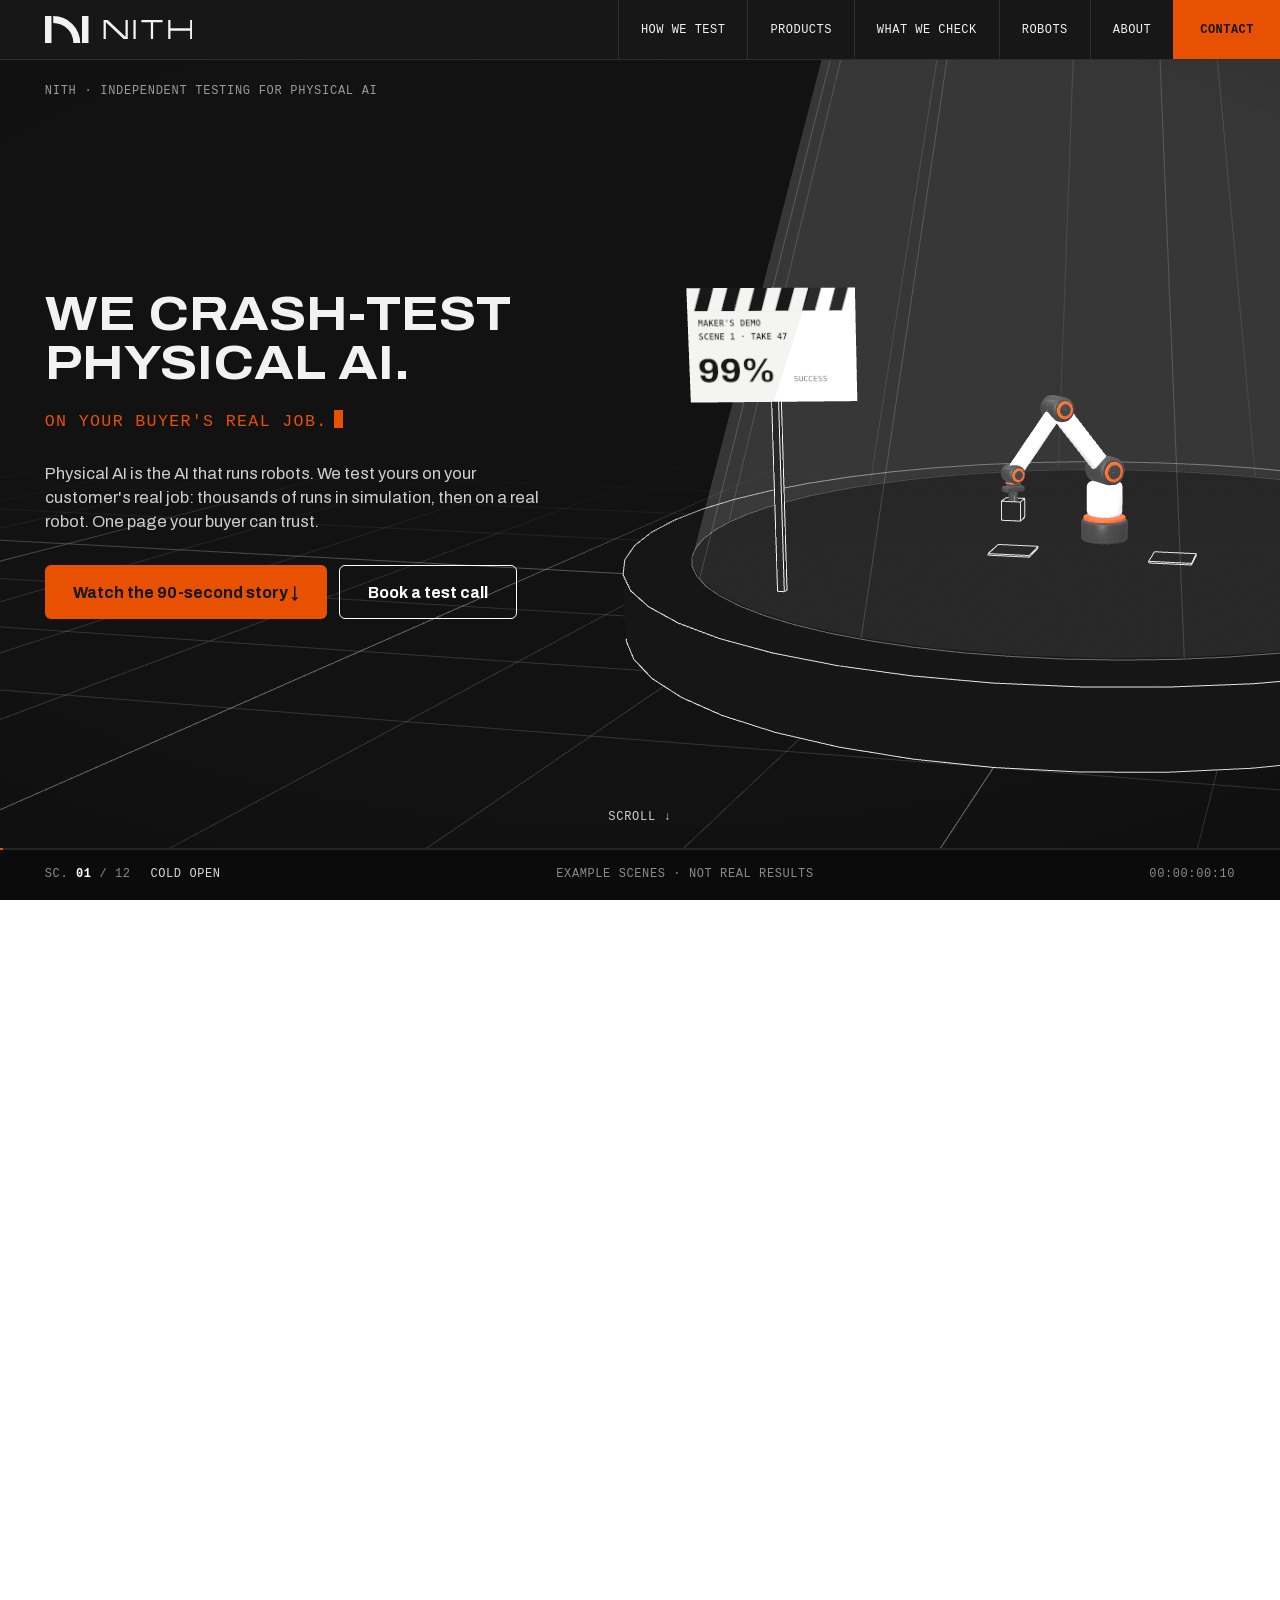
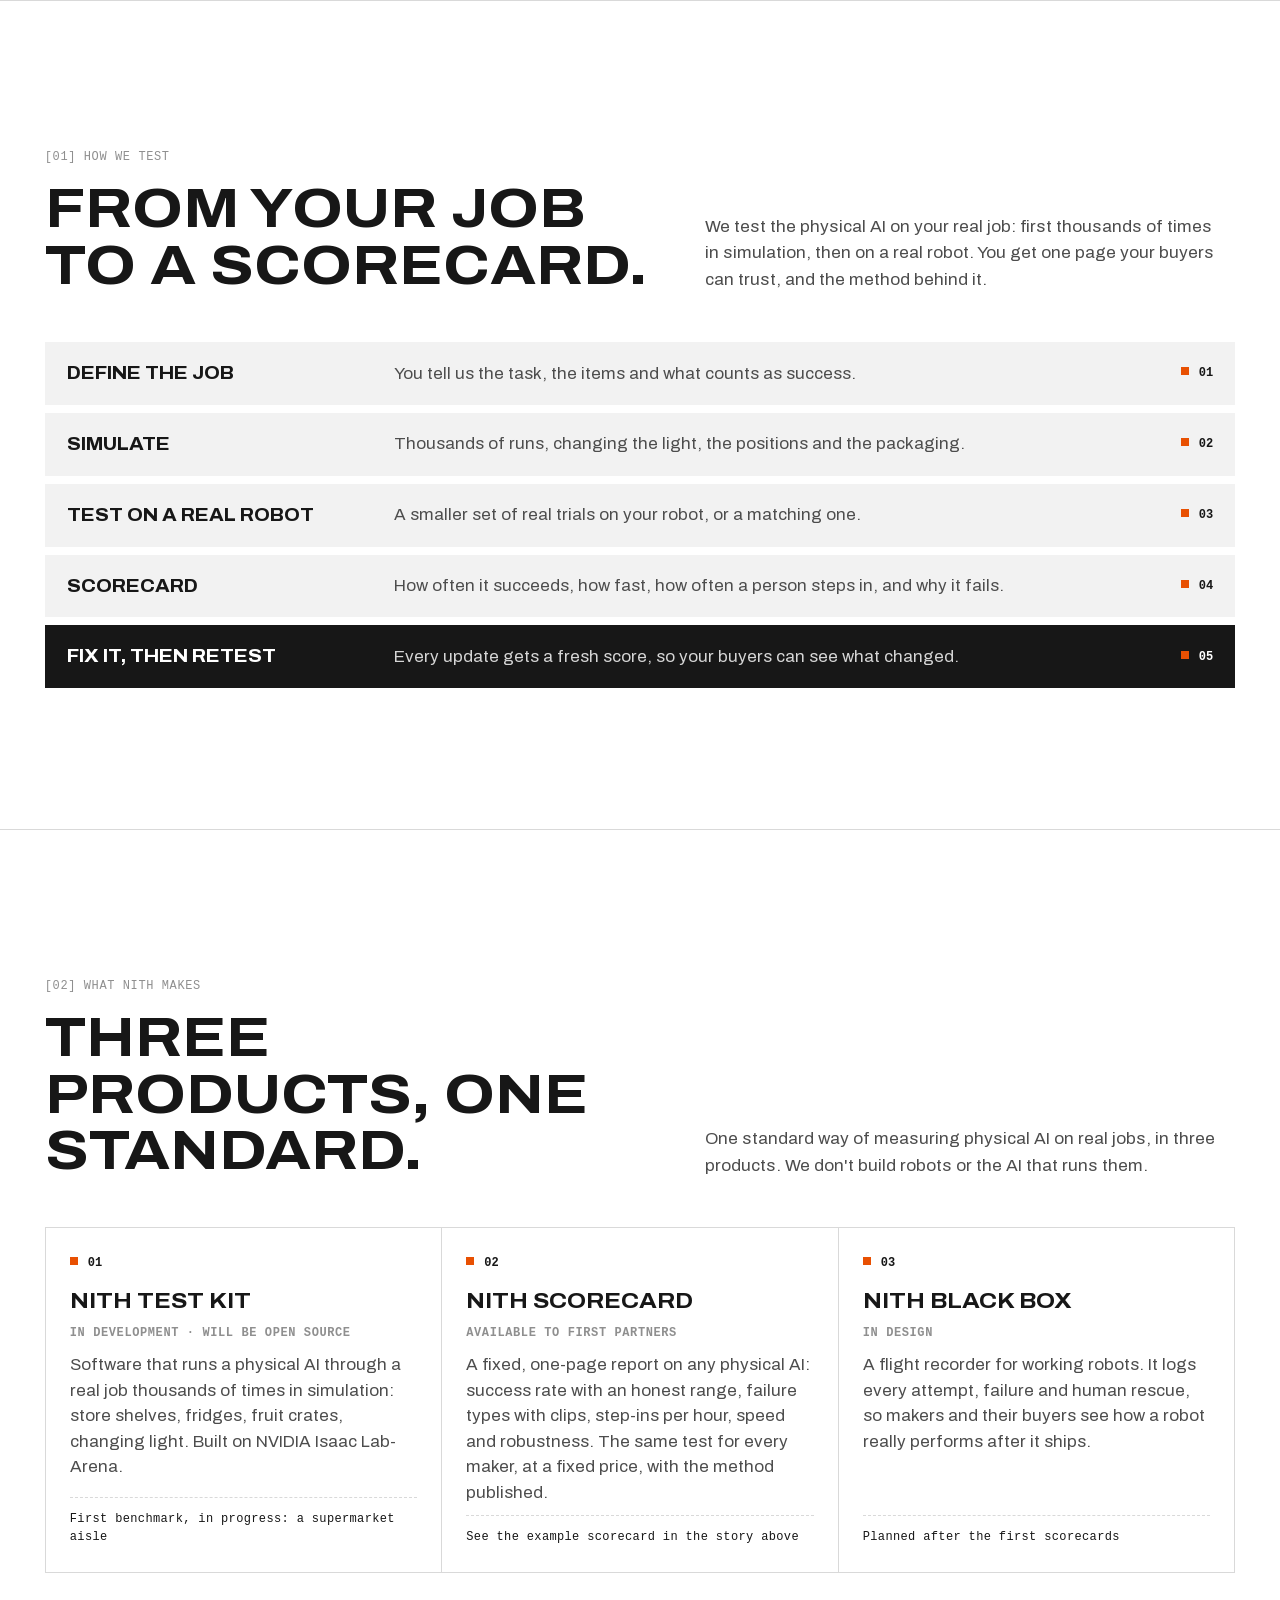
==== commit cfa6f0e8: "Add a 'What NITH makes' section: Test Kit, Scorecard, Black Box Co-Authored-By: Claude Opus 5.5 <nor" ====
--- a/docs/index.html
+++ b/docs/index.html
@@ -25,6 +25,7 @@
     </a>
     <nav class="nav-links" aria-label="Main">
       <a href="#how">How we test</a>
+      <a href="#products">Products</a>
       <a href="#criteria">What we check</a>
       <a href="#robots">Robots</a>
       <a href="#about">About</a>
@@ -167,9 +168,21 @@
       </ol>
     </section>
 
+    <section class="sec" id="products">
+      <div class="sec-top">
+        <div><span class="label">[02] What NITH makes</span><h2>Three products, one standard.</h2></div>
+        <p class="lead">One standard way of measuring physical AI on real jobs, in three products. We don't build robots or the AI that runs them.</p>
+      </div>
+      <ol class="crit">
+        <li><i>01</i><span class="crit-q">NITH Test Kit</span><b>In development · will be open source</b><p>Software that runs a physical AI through a real job thousands of times in simulation: store shelves, fridges, fruit crates, changing light. Built on NVIDIA Isaac Lab-Arena.</p><em>First benchmark, in progress: a supermarket aisle</em></li>
+        <li><i>02</i><span class="crit-q">NITH Scorecard</span><b>Available to first partners</b><p>A fixed, one-page report on any physical AI: success rate with an honest range, failure types with clips, step-ins per hour, speed and robustness. The same test for every maker, at a fixed price, with the method published.</p><em>See the example scorecard in the story above</em></li>
+        <li><i>03</i><span class="crit-q">NITH Black Box</span><b>In design</b><p>A flight recorder for working robots. It logs every attempt, failure and human rescue, so makers and their buyers see how a robot really performs after it ships.</p><em>Planned after the first scorecards</em></li>
+      </ol>
+    </section>
+
     <section class="sec" id="criteria">
       <div class="sec-top">
-        <div><span class="label">[02] What we check</span><h2>Six things we measure on every robot.</h2></div>
+        <div><span class="label">[03] What we check</span><h2>Six things we measure on every robot.</h2></div>
         <p class="lead">Every test ends with the same six numbers, so a buyer can compare any physical AI fairly. Each one comes with the videos and the method behind it.</p>
       </div>
       <ol class="crit">
@@ -195,7 +208,7 @@
 
     <section class="sec" id="robots">
       <div class="sec-top">
-        <div><span class="label">[03] Any robot. Any physical AI.</span><h2>We test the AI, whatever the body.</h2></div>
+        <div><span class="label">[04] Any robot. Any physical AI.</span><h2>We test the AI, whatever the body.</h2></div>
         <p class="lead">We start with robot arms doing manual tasks: picking, packing and handling. That's what today's physical AI is built for. Open-source and rented physical AI are tested the same way.</p>
       </div>
       <div class="cards">
@@ -224,7 +237,7 @@
 
     <section class="sec" id="rules">
       <div class="sec-top">
-        <div><span class="label">[04] Our rules</span><h2>Independence is the product.</h2></div>
+        <div><span class="label">[05] Our rules</span><h2>Independence is the product.</h2></div>
         <p class="lead">A test is only worth something if nobody can lean on the result. These rules don't bend for anyone, including paying customers.</p>
       </div>
       <div class="rules">
@@ -239,7 +252,7 @@
       <div class="about-band">
         <figure class="portrait"><img src="img/founder.webp" srcset="img/founder-640.webp 640w, img/founder.webp 1000w" sizes="(max-width: 900px) 92vw, 40vw" width="1000" height="1250" alt="Deepak Ananthapadman, founder of NITH" loading="lazy" decoding="async"></figure>
         <div class="band-text">
-          <span class="label">[05] About</span>
+          <span class="label">[06] About</span>
           <p class="statement">We measure physical AI on the real job, and say plainly what we find.</p>
           <p>Robot makers now build on AI they rent or download, and their buyers are asked to trust a demo. NITH is an independent test lab in London for physical AI, the AI that runs robots. We test that AI on the buyer's real job, thousands of times in simulation and then on a real robot, and report what happened.</p>
           <span class="mono band-co">Founded by Deepak Ananthapadman · NITH AI LTD · Registered in England and Wales</span>
@@ -258,7 +271,7 @@
     </section>
 
     <section class="cta" id="contact">
-      <span class="label">[06] Work with us</span>
+      <span class="label">[07] Work with us</span>
       <h2>Got a sale waiting on proof?</h2>
       <p>We're looking for our first test partners: makers of physical AI who want independent proof for their buyers.</p>
       <div class="cta-buttons">
@@ -281,7 +294,7 @@
           </div>
         </div>
         <nav class="foot-cols" aria-label="Footer">
-          <div><h4>The test</h4><a href="#how">How we test</a><a href="#criteria">What we check</a><a href="#robots">Robots</a></div>
+          <div><h4>The test</h4><a href="#how">How we test</a><a href="#products">Products</a><a href="#criteria">What we check</a><a href="#robots">Robots</a></div>
           <div><h4>Company</h4><a href="#rules">Our rules</a><a href="#about">About</a><a href="#contact">Book a test call</a></div>
           <div><h4>Contact</h4><a href="mailto:dee@nith.ai">dee@nith.ai</a><a href="https://www.linkedin.com/company/nith-ai/" target="_blank" rel="noopener">LinkedIn</a><span>London, United Kingdom</span></div>
         </nav>
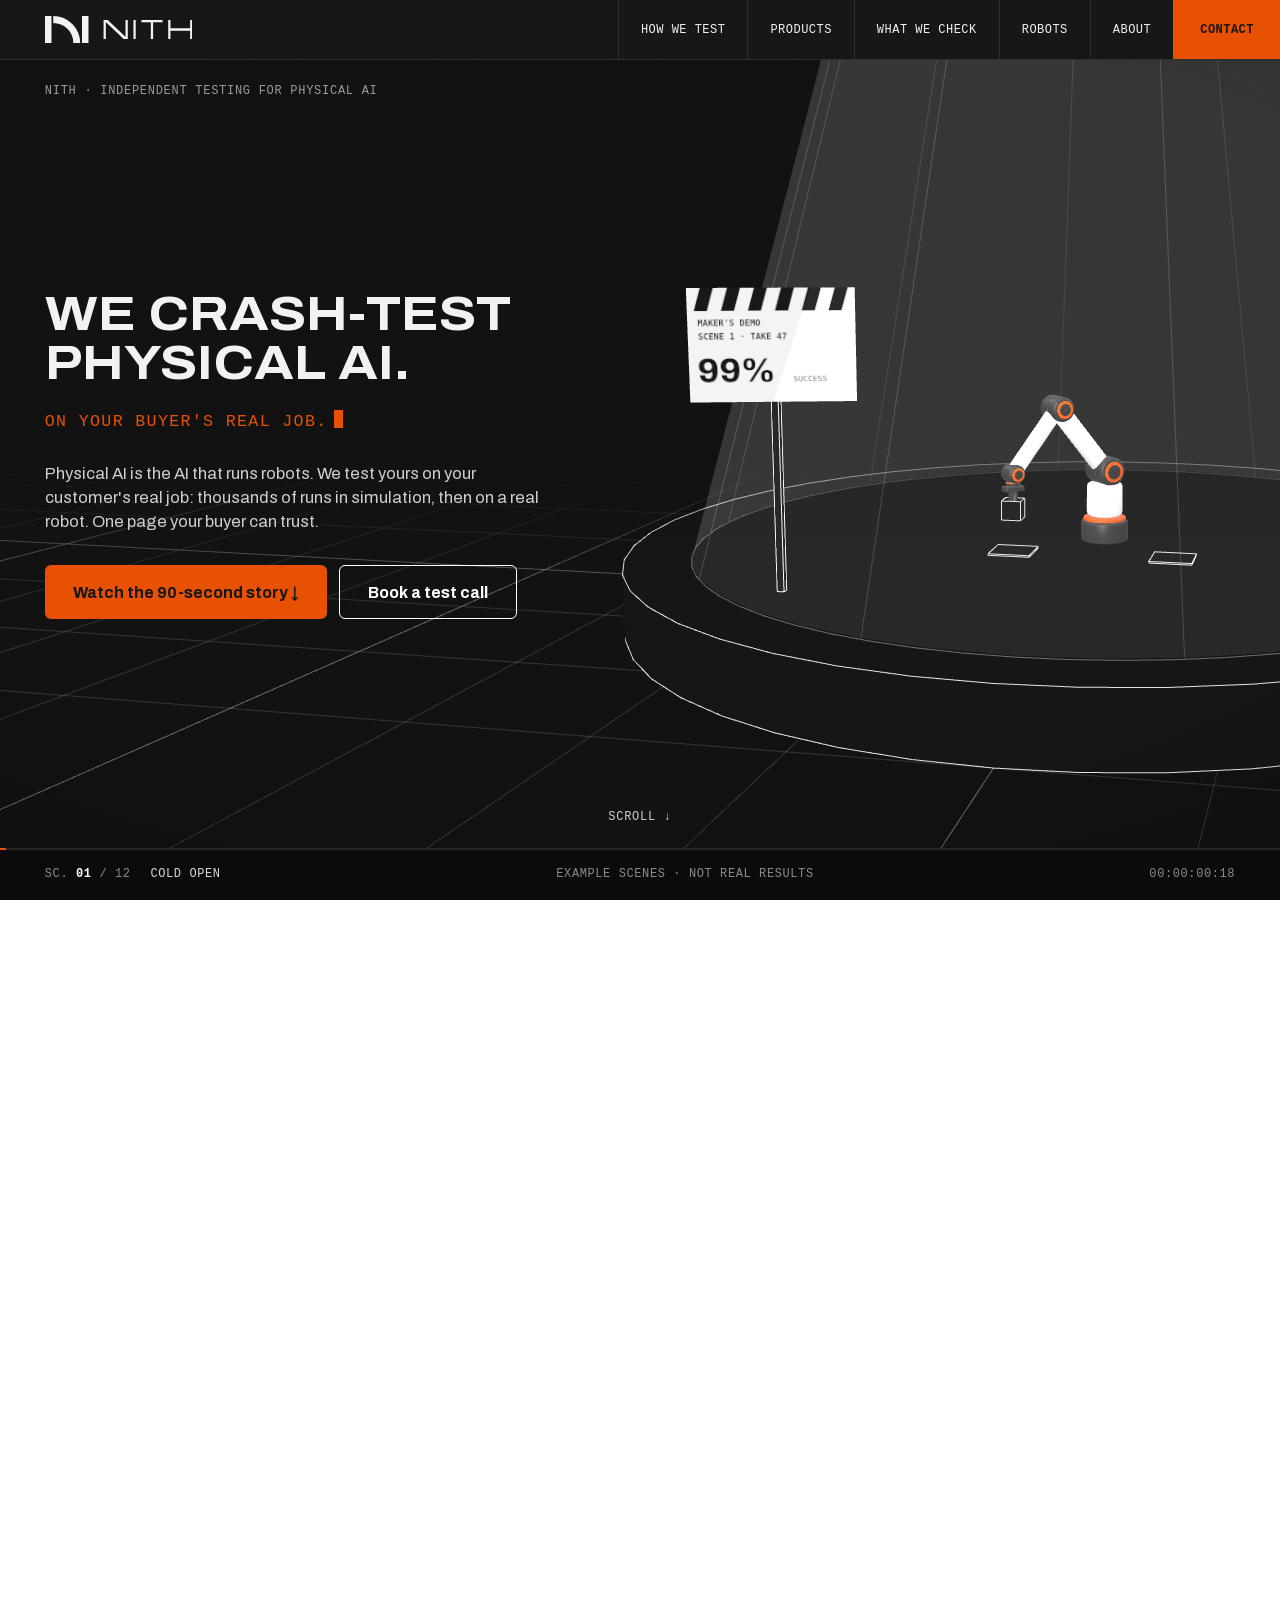
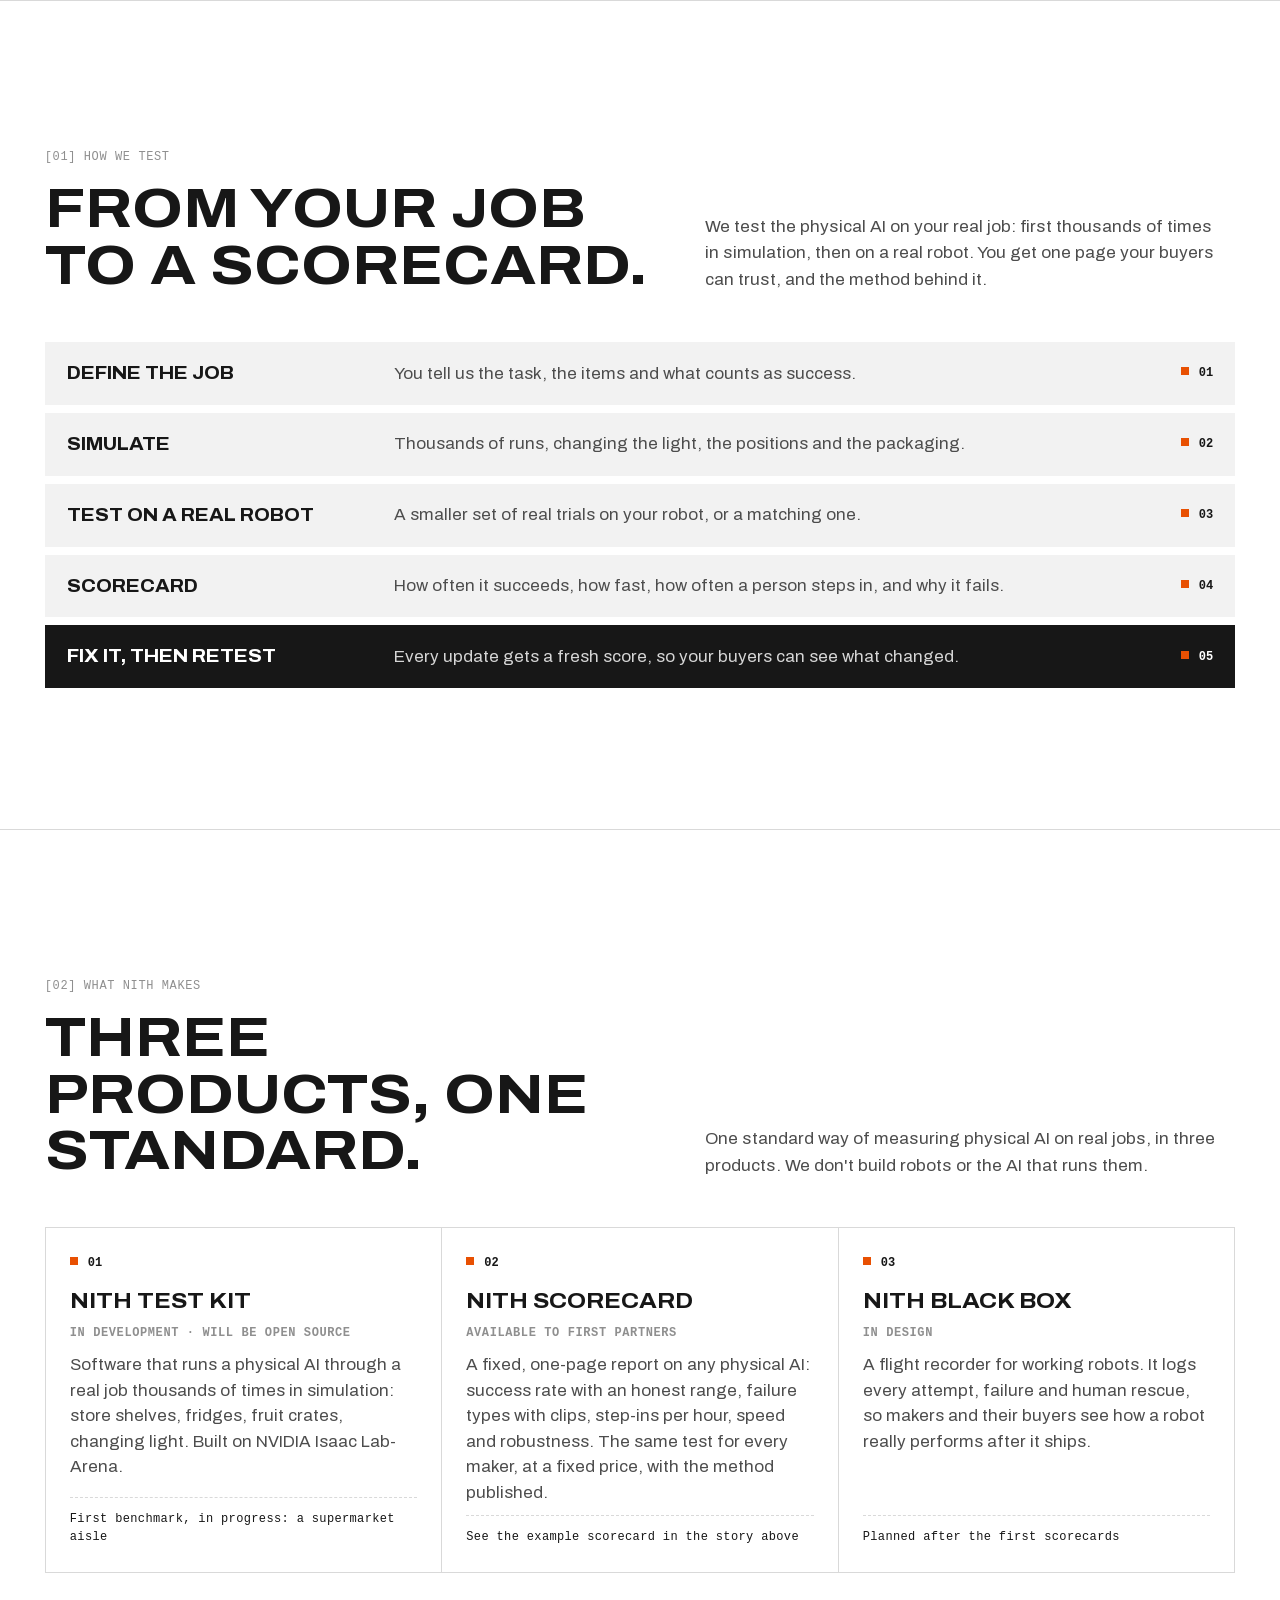
==== commit 4787c436: "SEO basics, no visible change: sitemap, robots.txt, canonical tags, company details for Google, pict" ====
--- a/docs/index.html
+++ b/docs/index.html
@@ -5,6 +5,36 @@
   <meta name="viewport" content="width=device-width, initial-scale=1">
   <title>NITH · Independent testing for physical AI</title>
   <meta name="description" content="NITH is an independent test lab for physical AI, the AI that runs robots. We measure how often a robot succeeds at a real job, how often a person has to step in, and why it fails.">
+  <link rel="canonical" href="https://nith.ai/">
+  <!-- for Google: who runs the site and the name to show in results -->
+  <script type="application/ld+json">
+  {
+    "@context": "https://schema.org",
+    "@graph": [
+      {
+        "@type": "WebSite",
+        "@id": "https://nith.ai/#website",
+        "url": "https://nith.ai/",
+        "name": "NITH",
+        "alternateName": ["NITH AI", "nith.ai"],
+        "publisher": { "@id": "https://nith.ai/#org" }
+      },
+      {
+        "@type": "Organization",
+        "@id": "https://nith.ai/#org",
+        "name": "NITH",
+        "legalName": "NITH AI LTD",
+        "url": "https://nith.ai/",
+        "logo": "https://nith.ai/logo.png",
+        "email": "dee@nith.ai",
+        "description": "An independent test lab in London for physical AI, the AI that runs robots.",
+        "address": { "@type": "PostalAddress", "addressLocality": "London", "addressCountry": "GB" },
+        "founder": { "@type": "Person", "name": "Deepak Ananthapadman" },
+        "sameAs": ["https://www.linkedin.com/company/nith-ai/", "https://github.com/nith-ai-ltd"]
+      }
+    ]
+  }
+  </script>
   <meta name="theme-color" content="#171717">
   <link rel="icon" href="favicon.svg" type="image/svg+xml">
   <link rel="apple-touch-icon" href="apple-touch-icon.png">
@@ -214,22 +244,22 @@
       <div class="cards">
         <div class="card">
           <span class="tag first">First</span>
-          <div class="bot3d" data-robot="arm"><img src="models/cards/arm.webp" alt="" width="574" height="478" loading="lazy"></div>
+          <div class="bot3d" data-robot="arm"><img src="models/cards/arm.webp" alt="A 3D robot arm" width="574" height="478" loading="lazy"></div>
           <h3>Robot arms</h3><p>Picking, packing and sorting at a workstation.</p>
         </div>
         <div class="card">
           <span class="tag">Next</span>
-          <div class="bot3d" data-robot="humanoid"><img src="models/cards/humanoid.webp" alt="" width="574" height="478" loading="lazy"></div>
+          <div class="bot3d" data-robot="humanoid"><img src="models/cards/humanoid.webp" alt="A 3D humanoid robot" width="574" height="478" loading="lazy"></div>
           <h3>Humanoids</h3><p>Manual tasks in warehouses and shops.</p>
         </div>
         <div class="card">
           <span class="tag">Next</span>
-          <div class="bot3d" data-robot="hand"><img src="models/cards/hand.webp" alt="" width="574" height="478" loading="lazy"></div>
+          <div class="bot3d" data-robot="hand"><img src="models/cards/hand.webp" alt="A 3D robot hand" width="574" height="478" loading="lazy"></div>
           <h3>Robot hands</h3><p>Fine grasping of soft, shiny and fragile items.</p>
         </div>
         <div class="card">
           <span class="tag">Later</span>
-          <div class="bot3d" data-robot="mobile"><img src="models/cards/mobile.webp" alt="" width="574" height="478" loading="lazy"></div>
+          <div class="bot3d" data-robot="mobile"><img src="models/cards/mobile.webp" alt="A 3D mobile robot" width="574" height="478" loading="lazy"></div>
           <h3>Mobile robots</h3><p>Robots that drive to the job, then pick.</p>
         </div>
       </div>
